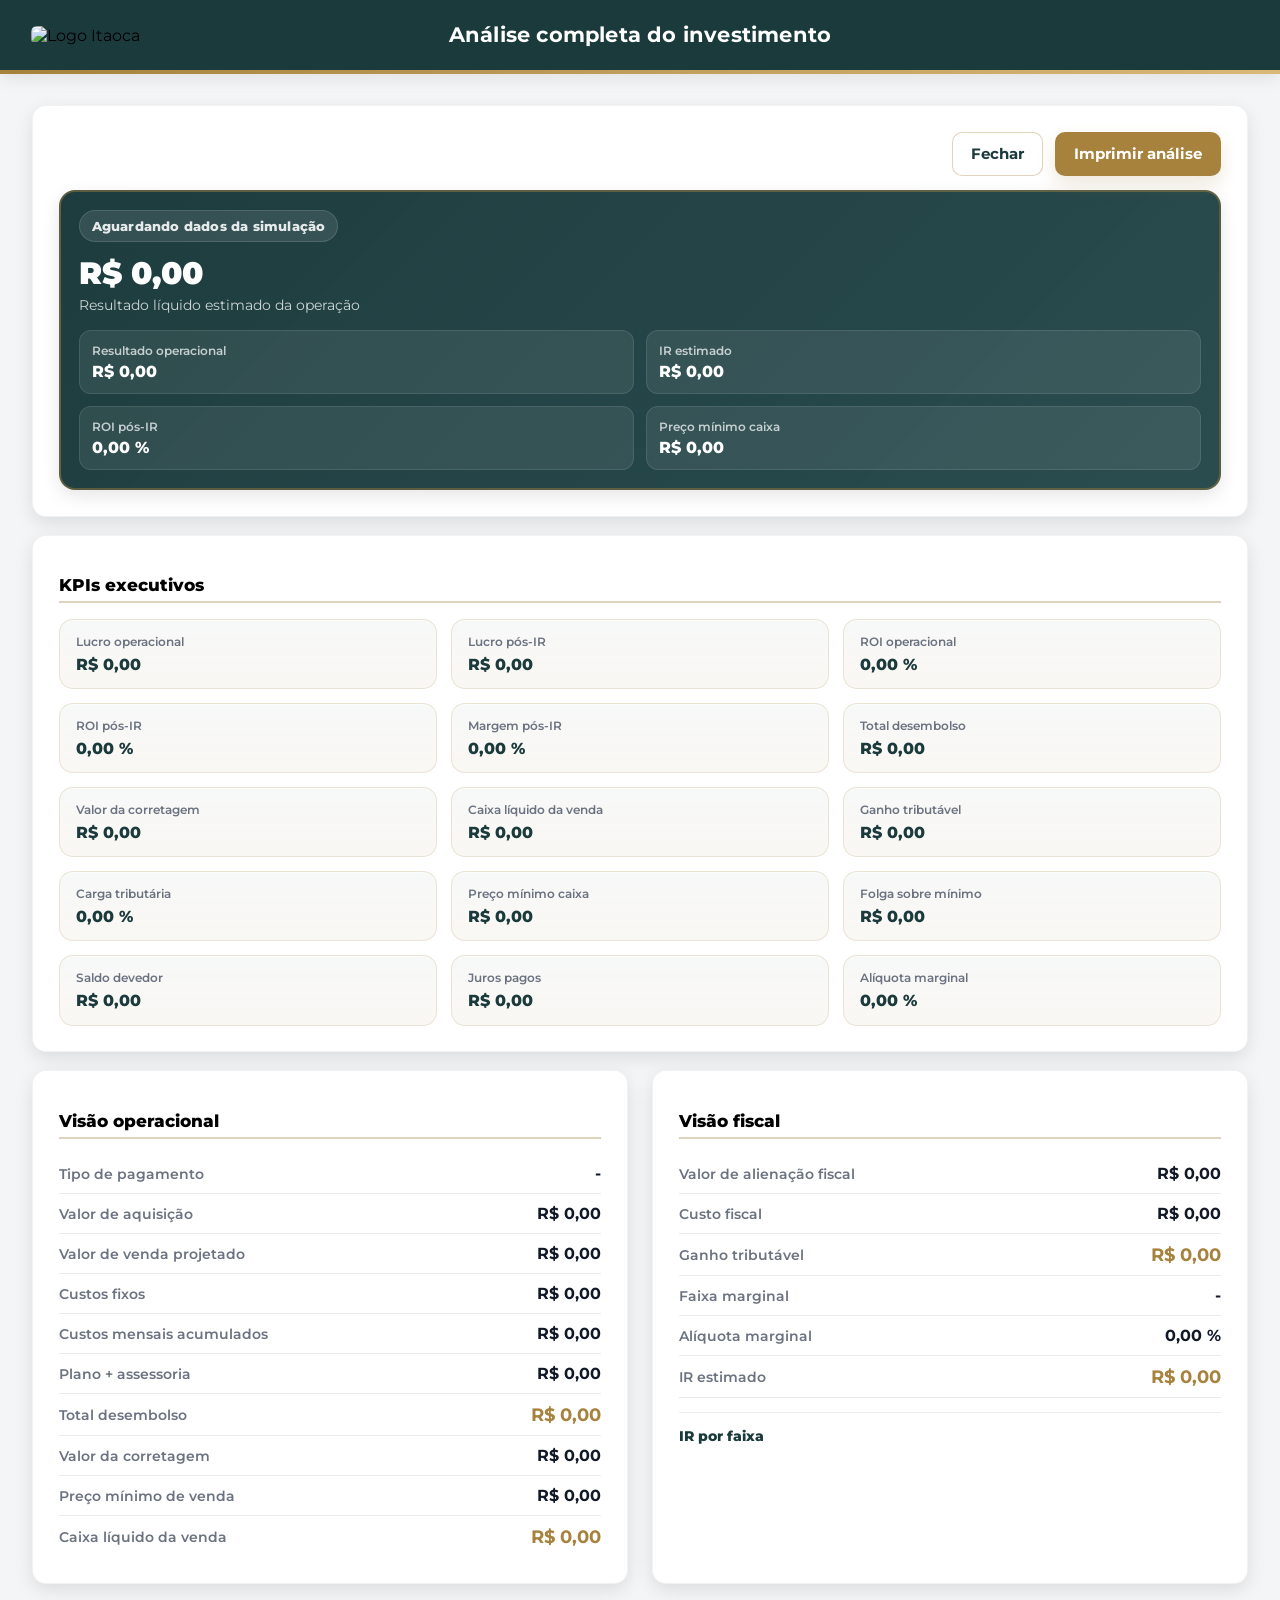
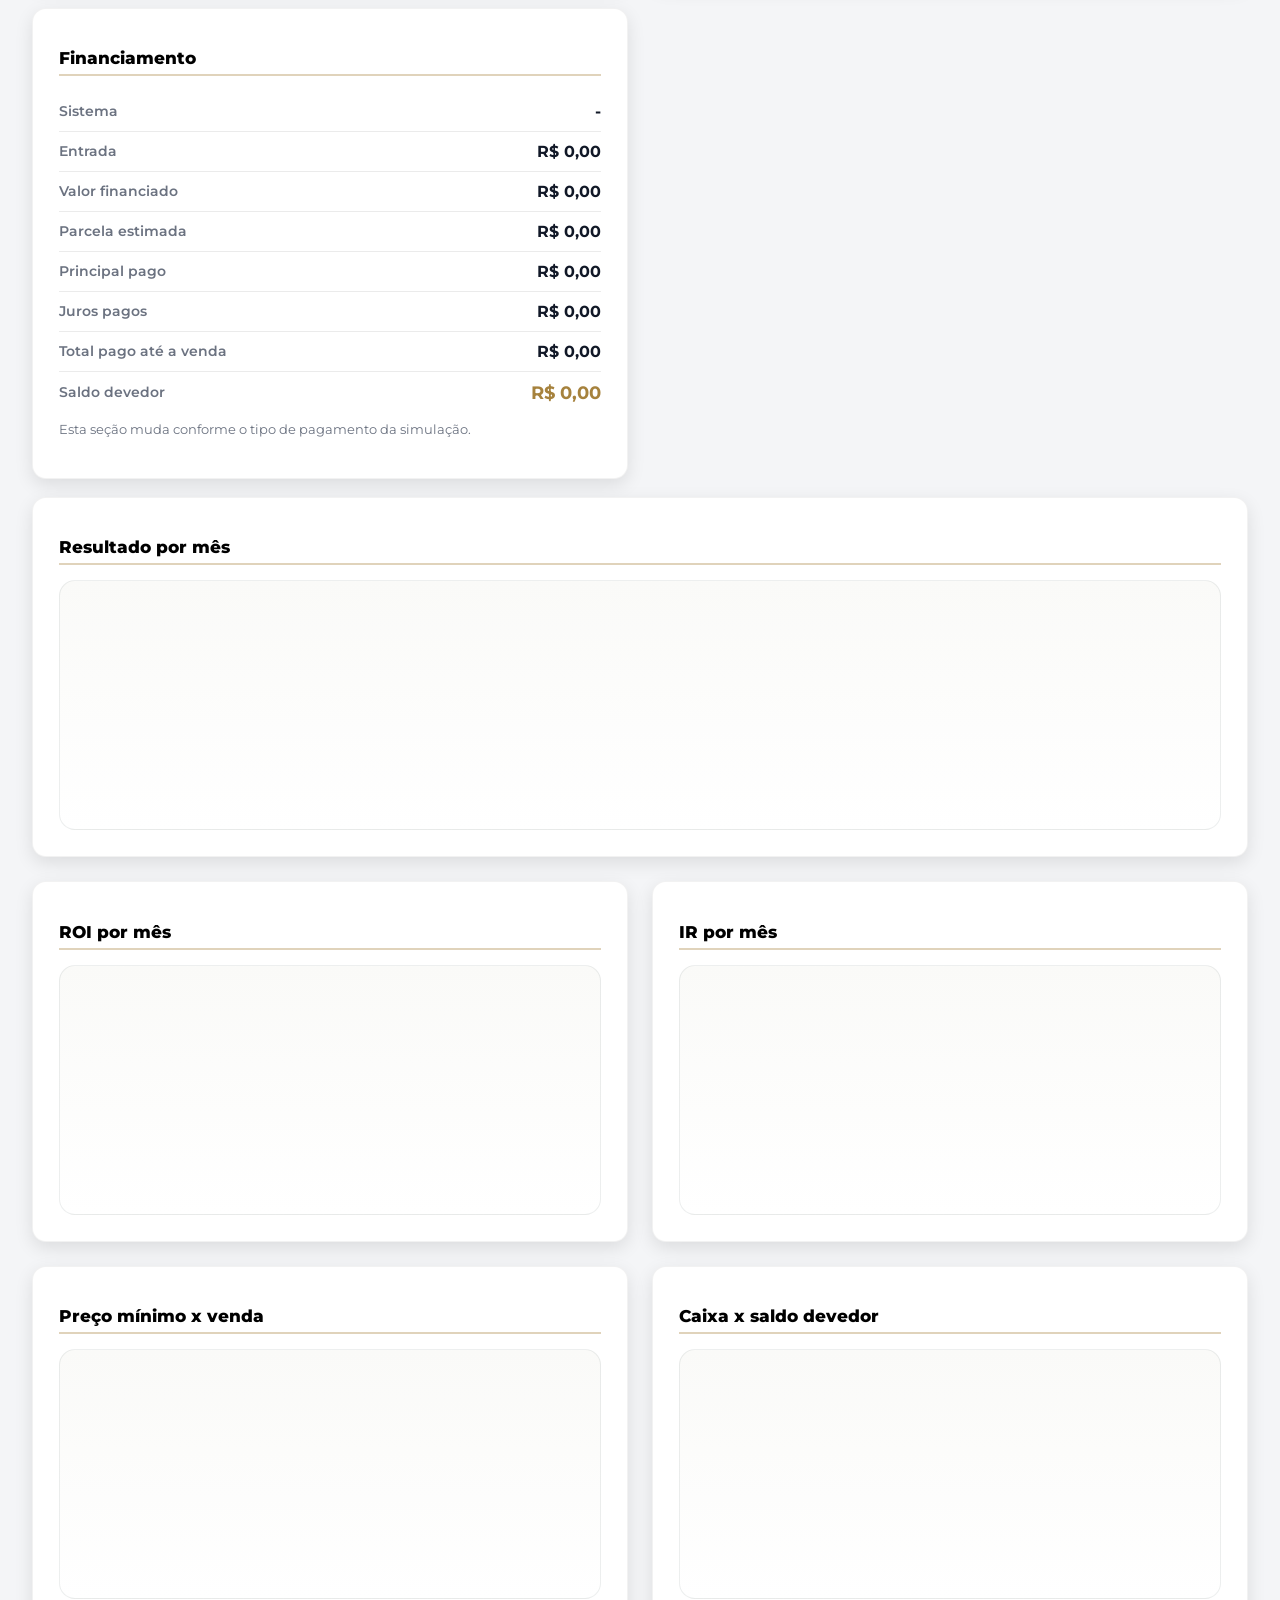
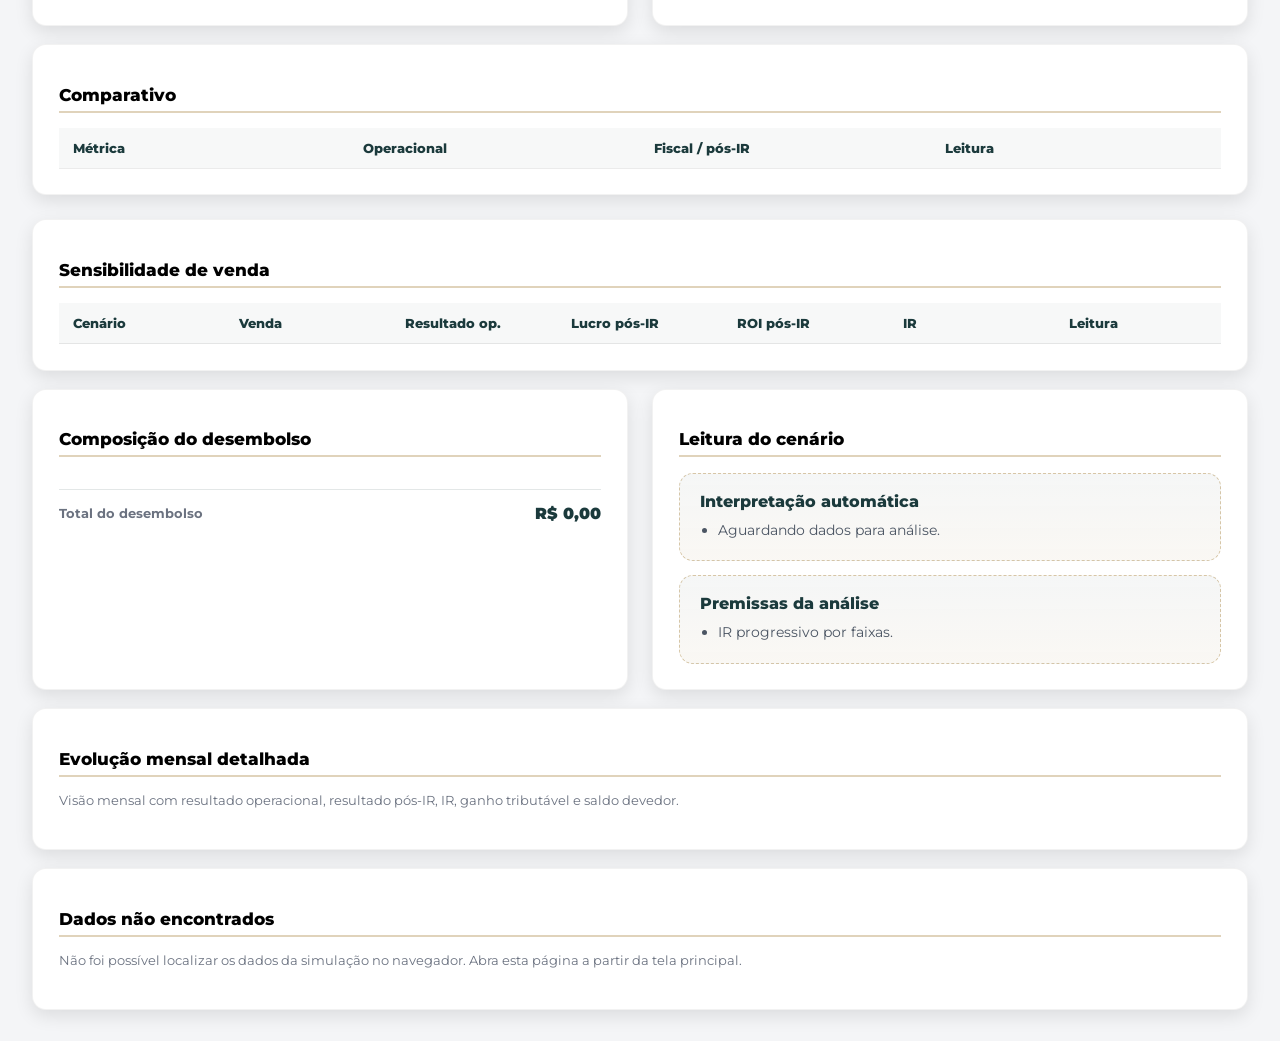
==== analise.html @ 84e1d891 "Add files via upload" ====
<!DOCTYPE html>
<html lang="pt-BR">
<head>
  <meta charset="utf-8" />
  <meta name="viewport" content="width=device-width,initial-scale=1" />
  <title>Itaoca – Análise completa</title>

  <link href="https://fonts.googleapis.com/css2?family=Montserrat:wght@300;400;600;700;800&display=swap" rel="stylesheet">
  <link rel="stylesheet" href="style.css" />
  <link rel="stylesheet" href="analise.css" />
</head>
<body>
  <header class="header-itaoca">
    <img
      src="https://yata-apix-26d89c64-255e-44a8-a7e2-98a7a639f851.s3-object.locaweb.com.br/b057cb744b064181a08c9d4ce88202bf.jpg"
      alt="Logo Itaoca"
      class="logo-itaoca"
    />
    <div class="header-text">
      <h1>Análise completa do investimento</h1>
    </div>
  </header>

  <div class="header-gold-line"></div>

  <main class="wrap analise-wrap">
    <section class="card">
      <div class="toolbar-analise">
        <button type="button" class="btn-secondary" onclick="window.close()">Fechar</button>
        <button type="button" class="btn-primary" onclick="window.print()">Imprimir análise</button>
      </div>

      <div class="hero-resultado hero-analise">
        <div class="hero-status is-neutral" id="analiseStatus">Aguardando dados da simulação</div>

        <div class="hero-valor" id="heroResultadoFinal">R$ 0,00</div>
        <div class="hero-subtitulo">Resultado líquido estimado da operação</div>

        <div class="hero-metrics hero-metrics-4">
          <div class="hero-metric">
            <span class="hero-metric-label">Resultado operacional</span>
            <strong class="hero-metric-value" id="heroResultadoOperacional">R$ 0,00</strong>
          </div>

          <div class="hero-metric">
            <span class="hero-metric-label">IR estimado</span>
            <strong class="hero-metric-value" id="heroIR">R$ 0,00</strong>
          </div>

          <div class="hero-metric">
            <span class="hero-metric-label">ROI pós-IR</span>
            <strong class="hero-metric-value" id="heroROILiquido">0,00 %</strong>
          </div>

          <div class="hero-metric">
            <span class="hero-metric-label">Preço mínimo caixa</span>
            <strong class="hero-metric-value" id="heroPrecoMinimo">R$ 0,00</strong>
          </div>
        </div>
      </div>
    </section>

    <section class="card">
      <h2 class="section-title">KPIs executivos</h2>

      <div class="kpi-grid kpi-grid-5">
        <div class="kpi-box">
          <span class="kpi-label">Lucro operacional</span>
          <strong class="kpi-value" id="kpiLucroOperacional">R$ 0,00</strong>
        </div>

        <div class="kpi-box">
          <span class="kpi-label">Lucro pós-IR</span>
          <strong class="kpi-value" id="kpiLucroPosIR">R$ 0,00</strong>
        </div>

        <div class="kpi-box">
          <span class="kpi-label">ROI operacional</span>
          <strong class="kpi-value" id="kpiROIOperacional">0,00 %</strong>
        </div>

        <div class="kpi-box">
          <span class="kpi-label">ROI pós-IR</span>
          <strong class="kpi-value" id="kpiROILiquido">0,00 %</strong>
        </div>

        <div class="kpi-box">
          <span class="kpi-label">Margem pós-IR</span>
          <strong class="kpi-value" id="kpiMargemLiquida">0,00 %</strong>
        </div>

        <div class="kpi-box">
          <span class="kpi-label">Total desembolso</span>
          <strong class="kpi-value" id="kpiDesembolso">R$ 0,00</strong>
        </div>

        <div class="kpi-box">
  <span class="kpi-label">Valor da corretagem</span>
  <strong class="kpi-value" id="kpiCorretagem">R$ 0,00</strong>
</div>

		
		
        <div class="kpi-box">
          <span class="kpi-label">Caixa líquido da venda</span>
          <strong class="kpi-value" id="kpiCaixaLiquido">R$ 0,00</strong>
        </div>

        <div class="kpi-box">
          <span class="kpi-label">Ganho tributável</span>
          <strong class="kpi-value" id="kpiGanhoTributavel">R$ 0,00</strong>
        </div>

        <div class="kpi-box">
          <span class="kpi-label">Carga tributária</span>
          <strong class="kpi-value" id="kpiCargaTributaria">0,00 %</strong>
        </div>

        <div class="kpi-box">
          <span class="kpi-label">Preço mínimo caixa</span>
          <strong class="kpi-value" id="kpiPrecoMinimo">R$ 0,00</strong>
        </div>

        <div class="kpi-box">
          <span class="kpi-label">Folga sobre mínimo</span>
          <strong class="kpi-value" id="kpiFolgaMinimo">R$ 0,00</strong>
        </div>

        <div class="kpi-box">
          <span class="kpi-label">Saldo devedor</span>
          <strong class="kpi-value" id="kpiSaldoDevedor">R$ 0,00</strong>
        </div>

        <div class="kpi-box">
          <span class="kpi-label">Juros pagos</span>
          <strong class="kpi-value" id="kpiJurosPagos">R$ 0,00</strong>
        </div>

        <div class="kpi-box">
          <span class="kpi-label">Alíquota marginal</span>
          <strong class="kpi-value" id="kpiAliquotaMarginal">0,00 %</strong>
        </div>
      </div>
    </section>

    <section class="grid-analise grid-analise-3">
      
	  <article class="card">
  <h2 class="section-title">Visão operacional</h2>

  <div class="stat"><span class="label">Tipo de pagamento</span><span class="value" id="operTipoPagamento">-</span></div>
  <div class="stat"><span class="label">Valor de aquisição</span><span class="value" id="operValorAquisicao">R$ 0,00</span></div>
  <div class="stat"><span class="label">Valor de venda projetado</span><span class="value" id="operValorVenda">R$ 0,00</span></div>
  <div class="stat"><span class="label">Custos fixos</span><span class="value" id="operCustosFixos">R$ 0,00</span></div>
  <div class="stat"><span class="label">Custos mensais acumulados</span><span class="value" id="operCustosMensais">R$ 0,00</span></div>
  <div class="stat"><span class="label">Plano + assessoria</span><span class="value" id="operPlanoAssessoria">R$ 0,00</span></div>
  <div class="stat"><span class="label">Total desembolso</span><span class="value money" id="operDesembolso">R$ 0,00</span></div>
  <div class="stat"><span class="label">Valor da corretagem</span><span class="value" id="operValorCorretagem">R$ 0,00</span></div>
  <div class="stat"><span class="label">Preço mínimo de venda</span><span class="value" id="operPrecoMinimo">R$ 0,00</span></div>
  <div class="stat"><span class="label">Caixa líquido da venda</span><span class="value money" id="operCaixaLiquido">R$ 0,00</span></div>
</article>

	  
	  
      <article class="card">
        <h2 class="section-title">Visão fiscal</h2>

        <div class="stat"><span class="label">Valor de alienação fiscal</span><span class="value" id="fiscalAlienacao">R$ 0,00</span></div>
        <div class="stat"><span class="label">Custo fiscal</span><span class="value" id="fiscalCusto">R$ 0,00</span></div>
        <div class="stat"><span class="label">Ganho tributável</span><span class="value money" id="fiscalGanho">R$ 0,00</span></div>
        <div class="stat"><span class="label">Faixa marginal</span><span class="value" id="fiscalFaixa">-</span></div>
        <div class="stat"><span class="label">Alíquota marginal</span><span class="value" id="fiscalAliquota">0,00 %</span></div>
        <div class="stat"><span class="label">IR estimado</span><span class="value money" id="fiscalIR">R$ 0,00</span></div>

        <hr class="divider" />

<h3 class="mini-title">IR por faixa</h3>
<div id="irFaixasList" class="ir-faixas-list"></div>

      </article>

      <article class="card">
        <h2 class="section-title">Financiamento</h2>

        <div class="stat"><span class="label">Sistema</span><span class="value" id="finSistema">-</span></div>
        <div class="stat"><span class="label">Entrada</span><span class="value" id="finEntrada">R$ 0,00</span></div>
        <div class="stat"><span class="label">Valor financiado</span><span class="value" id="finValorFinanciado">R$ 0,00</span></div>
        <div class="stat"><span class="label">Parcela estimada</span><span class="value" id="finParcela">R$ 0,00</span></div>
        <div class="stat"><span class="label">Principal pago</span><span class="value" id="finPrincipalPago">R$ 0,00</span></div>
        <div class="stat"><span class="label">Juros pagos</span><span class="value" id="finJurosPagos">R$ 0,00</span></div>
        <div class="stat"><span class="label">Total pago até a venda</span><span class="value" id="finTotalPago">R$ 0,00</span></div>
        <div class="stat"><span class="label">Saldo devedor</span><span class="value money" id="finSaldoDevedor">R$ 0,00</span></div>

        <p class="small-muted" id="finResumo">
          Esta seção muda conforme o tipo de pagamento da simulação.
        </p>
      </article>
    </section>

    <section class="chart-grid">
      <article class="card chart-card chart-span-2">
        <h2 class="section-title">Resultado por mês</h2>
        <div class="chart-box" id="chartResultados"></div>
      </article>

      <article class="card chart-card">
        <h2 class="section-title">ROI por mês</h2>
        <div class="chart-box" id="chartROI"></div>
      </article>

      <article class="card chart-card">
        <h2 class="section-title">IR por mês</h2>
        <div class="chart-box" id="chartIR"></div>
      </article>

      <article class="card chart-card">
        <h2 class="section-title">Preço mínimo x venda</h2>
        <div class="chart-box" id="chartPreco"></div>
      </article>

      <article class="card chart-card">
        <h2 class="section-title">Caixa x saldo devedor</h2>
        <div class="chart-box" id="chartCaixaSaldo"></div>
      </article>
    </section>

    <section class="tables-grid">
      <article class="card">
        <h2 class="section-title">Comparativo</h2>
        <div class="table-wrap">
          <table class="analise-table">
            <thead>
              <tr>
                <th>Métrica</th>
                <th>Operacional</th>
                <th>Fiscal / pós-IR</th>
                <th>Leitura</th>
              </tr>
            </thead>
            <tbody id="tbodyComparativo"></tbody>
          </table>
        </div>
      </article>

      <article class="card">
        <h2 class="section-title">Sensibilidade de venda</h2>
        <div class="table-wrap">
          <table class="analise-table">
            <thead>
              <tr>
                <th>Cenário</th>
                <th>Venda</th>
                <th>Resultado op.</th>
                <th>Lucro pós-IR</th>
                <th>ROI pós-IR</th>
                <th>IR</th>
                <th>Leitura</th>
              </tr>
            </thead>
            <tbody id="tbodySensibilidade"></tbody>
          </table>
        </div>
      </article>
    </section>

    <section class="grid-analise">
      <article class="card">
        <h2 class="section-title">Composição do desembolso</h2>
        <div id="listaComposicaoCustos" class="stack-bars"></div>
		<div class="composicao-total">
  <span>Total do desembolso</span>
  <strong id="composicaoTotalDesembolso">R$ 0,00</strong>
</div>

      </article>

      <article class="card">
        <h2 class="section-title">Leitura do cenário</h2>

        <div class="support-panel leitura-box">
          <h3 class="support-title">Interpretação automática</h3>
          <ul class="support-list" id="listaInsights">
            <li>Aguardando dados para análise.</li>
          </ul>
        </div>

        <div class="support-panel premissas-box">
          <h3 class="support-title">Premissas da análise</h3>
          <ul class="support-list" id="listaPremissas">
            <li>IR progressivo por faixas.</li>
          </ul>
        </div>
      </article>
    </section>

    <section class="card">
      <h2 class="section-title">Evolução mensal detalhada</h2>
      <p class="small-muted">
        Visão mensal com resultado operacional, resultado pós-IR, IR, ganho tributável e saldo devedor.
      </p>
      <div class="analise-meses-grid" id="gradeMeses"></div>
    </section>

    <section class="card" id="cardSemDados" style="display:none;">
      <h2 class="section-title">Dados não encontrados</h2>
      <p class="small-muted">
        Não foi possível localizar os dados da simulação no navegador. Abra esta página a partir da tela principal.
      </p>
    </section>
  </main>

  <script>
    const CHAVE_STORAGE = "itaocaAnaliseCompleta";
    const PRAZO_ANALISE_PADRAO = 12;

    const POLITICA_FISCAL = {
      incluirCorretagemNaAlienacao: true,
      incluirDocumentacaoNoCusto: true,
      incluirReformaNoCusto: true,
      incluirLeiloeiroNoCusto: true,
      incluirDividasNoCusto: false,
      incluirHonorariosNoCusto: false,
      incluirCustosMensaisNoCusto: false,
      incluirPlanoNoCusto: false,
      incluirAssessoriaNoCusto: false
    };

    function parseCurrency(raw){
      if(raw === undefined || raw === null) return 0;
      if(typeof raw === "number") return raw;

      raw = String(raw).trim();
      if(raw === "") return 0;

      raw = raw.replace(/\s/g, "").replace(/^R\$/i, "");

      if(raw.indexOf(",") > -1 && raw.indexOf(".") > -1){
        raw = raw.replace(/\./g, "").replace(",", ";");
      }

      raw = raw.replace(",", ".").replace(";", ".");
      const n = parseFloat(raw);
      return isNaN(n) ? 0 : n;
    }

    function fmtBRL(v){
      return Number(v || 0).toLocaleString("pt-BR", {
        style: "currency",
        currency: "BRL"
      });
    }

    function fmtPercent(v){
      return `${Number(v || 0).toFixed(2)} %`;
    }

    function fmtCompact(v){
      const n = Number(v || 0);
      const abs = Math.abs(n);

      if(abs >= 1000000) return `${(n / 1000000).toFixed(1)}M`;
      if(abs >= 1000) return `${(n / 1000).toFixed(0)}k`;
      return `${n.toFixed(0)}`;
    }

    function setText(id, value){
      const el = document.getElementById(id);
      if(el) el.textContent = value;
    }

    function obterPayload(){
      try {
        const bruto = sessionStorage.getItem(CHAVE_STORAGE);
        return bruto ? JSON.parse(bruto) : null;
      } catch(err){
        return null;
      }
    }

    function calcFinDetalhado(valorFin, taxaAnual, prazoTotal, mesesConsiderados, sistema){
      const i = (taxaAnual / 100) / 12;
      let jurosAcum = 0;
      let principalPago = 0;
      let parcela = 0;
      let saldo = valorFin;

      if(prazoTotal <= 0 || valorFin <= 0){
        return {
          jurosAcum: 0,
          principalPago: 0,
          parcela: 0,
          saldoDevedor: valorFin
        };
      }

      if(sistema === "PRICE"){
        if(i === 0){
          parcela = valorFin / prazoTotal;
        } else {
          parcela = valorFin * (i * Math.pow(1 + i, prazoTotal)) / (Math.pow(1 + i, prazoTotal) - 1);
        }

        const meses = Math.min(mesesConsiderados, prazoTotal);

        for(let m = 1; m <= meses; m++){
          const jurosMes = saldo * i;
          const amort = parcela - jurosMes;
          const amortReal = Math.max(0, amort);

          jurosAcum += jurosMes;
          principalPago += amortReal;
          saldo = Math.max(0, saldo - amortReal);
        }

        return {
          jurosAcum,
          principalPago,
          parcela,
          saldoDevedor: saldo
        };
      }

      const amort = valorFin / prazoTotal;
      let primeiraParcela = 0;
      const meses = Math.min(mesesConsiderados, prazoTotal);

      for(let m = 1; m <= meses; m++){
        const jurosMes = saldo * i;
        const parcelaMes = amort + jurosMes;

        if(m === 1) primeiraParcela = parcelaMes;

        jurosAcum += jurosMes;
        principalPago += amort;
        saldo = Math.max(0, saldo - amort);
      }

      return {
        jurosAcum,
        principalPago,
        parcela: primeiraParcela,
        saldoDevedor: saldo
      };
    }

    function mapearDados(payload){
      const resumo = payload?.resumo || {};

      const valorAquisicao = parseCurrency(payload?.valorAquisicao || resumo?.valorAquisicaoResumo);
      const valorVenda = parseCurrency(payload?.valorVenda || resumo?.valorVendaConsiderado);
      const tipoPagamento = (payload?.tipoPagamento || "avista").toLowerCase();

      const plano = parseCurrency(payload?.plano);
      const percAssessoria = parseFloat(payload?.percAssessoria || 0) || 0;
      const valorAssessoriaInformado = parseCurrency(payload?.valorAssessoria);
      const valorAssessoria = valorAssessoriaInformado > 0
        ? valorAssessoriaInformado
        : valorAquisicao * (percAssessoria / 100);

      const documentacaoPerc = parseFloat(payload?.documentacaoPerc || 0) || 0;
      const documentacaoInformada = parseCurrency(payload?.documentacao);
      const documentacao = documentacaoInformada > 0
        ? documentacaoInformada
        : valorAquisicao * (documentacaoPerc / 100);

      const leiloeiroPerc = parseFloat(payload?.leiloeiroPerc || 0) || 0;
      const leiloeiroInformado = parseCurrency(payload?.leiloeiro);
      const leiloeiro = leiloeiroInformado > 0
        ? leiloeiroInformado
        : valorAquisicao * (leiloeiroPerc / 100);

      const corretorPerc = parseFloat(payload?.corretorPerc || 0) || 0;
      const corretorInformado = parseCurrency(payload?.corretor || resumo?.custoCorretagem);
      const corretor = corretorInformado > 0
        ? corretorInformado
        : valorVenda * (corretorPerc / 100);

      const dividas = parseCurrency(payload?.dividas);
      const reforma = parseCurrency(payload?.reforma);
      const honorarios = parseCurrency(payload?.honorarios);
      const condMensal = parseCurrency(payload?.condMensal);
      const iptuMensal = parseCurrency(payload?.iptuMensal);

      const entradaPerc = parseFloat(payload?.entradaPerc || 0) || 0;
      const entradaValorInformado = parseCurrency(payload?.entradaValor);
      const entradaValor = entradaValorInformado > 0
        ? entradaValorInformado
        : valorAquisicao * (entradaPerc / 100);

      const jurosAnual = parseFloat(payload?.jurosAnual || 0) || 0;
      const prazoFinanciamento = Math.max(0, parseInt(payload?.prazoFinanciamento || 0, 10) || 0);
      const sistema = payload?.sistema || "SAC";

      return {
        valorAquisicao,
        valorVenda,
        tipoPagamento,
        plano,
        percAssessoria,
        valorAssessoria,
        documentacaoPerc,
        documentacao,
        leiloeiroPerc,
        leiloeiro,
        corretorPerc,
        corretor,
        dividas,
        reforma,
        honorarios,
        condMensal,
        iptuMensal,
        entradaPerc,
        entradaValor,
        jurosAnual,
        prazoFinanciamento,
        sistema,
        resumo
      };
    }

    function obterCorretagemAtual(dados, valorVendaAtual){
      if(dados.corretorPerc > 0){
        return valorVendaAtual * (dados.corretorPerc / 100);
      }
      return dados.corretor;
    }

    function calcularOperacional(dados, prazoConsideradoMeses = PRAZO_ANALISE_PADRAO, valorVendaAtual = null){
      const venda = valorVendaAtual !== null ? valorVendaAtual : dados.valorVenda;
      const corretorAtual = obterCorretagemAtual(dados, venda);

      let valorFinanciado = 0;
      let parcela = 0;
      let totalPagoFinanciamentoAteVenda = 0;
      let saldoDevedor = 0;
      let principalPago = 0;
      let jurosPagos = 0;

      if(dados.tipoPagamento === "financiado" && dados.valorAquisicao > 0 && dados.prazoFinanciamento > 0){
        valorFinanciado = Math.max(0, dados.valorAquisicao - dados.entradaValor);

        const fin = calcFinDetalhado(
          valorFinanciado,
          dados.jurosAnual,
          dados.prazoFinanciamento,
          prazoConsideradoMeses,
          dados.sistema
        );

        parcela = fin.parcela;
        jurosPagos = fin.jurosAcum;
        principalPago = fin.principalPago;
        totalPagoFinanciamentoAteVenda = fin.jurosAcum + fin.principalPago;
        saldoDevedor = fin.saldoDevedor;
      }

      const condTotal = dados.condMensal * prazoConsideradoMeses;
      const iptuTotal = dados.iptuMensal * prazoConsideradoMeses;
      const custosFixos = dados.documentacao + dados.dividas + dados.reforma + dados.honorarios + dados.leiloeiro;
      const custosTempo = condTotal + iptuTotal;
      const planoAssessoria = dados.plano + dados.valorAssessoria;

      let desembolso = 0;

      if(dados.tipoPagamento === "avista"){
        desembolso = dados.valorAquisicao + custosFixos + custosTempo + planoAssessoria;
      } else {
        desembolso = dados.entradaValor + totalPagoFinanciamentoAteVenda + custosFixos + custosTempo + planoAssessoria;
      }

      const valorVendaAposCorretagem = Math.max(0, venda - corretorAtual);
      const caixaLiquidoVenda = dados.tipoPagamento === "financiado"
        ? Math.max(0, valorVendaAposCorretagem - saldoDevedor)
        : valorVendaAposCorretagem;

      const lucroOperacional = caixaLiquidoVenda - desembolso;
      const rentabilidade = desembolso > 0 ? (lucroOperacional / desembolso) * 100 : 0;
      const margemSobreVenda = venda > 0 ? (lucroOperacional / venda) * 100 : 0;
      const divisor = 1 - (dados.corretorPerc / 100 || (venda > 0 ? corretorAtual / venda : 0));

      const precoMinimoVenda = divisor > 0
        ? (desembolso + (dados.tipoPagamento === "financiado" ? saldoDevedor : 0)) / divisor
        : 0;

      const folgaSobreMinimo = venda - precoMinimoVenda;

      return {
        prazoConsideradoMeses,
        venda,
        corretorAtual,
        valorFinanciado,
        parcela,
        jurosPagos,
        principalPago,
        totalPagoFinanciamentoAteVenda,
        saldoDevedor,
        condTotal,
        iptuTotal,
        custosFixos,
        custosTempo,
        planoAssessoria,
        desembolso,
        valorVendaAposCorretagem,
        caixaLiquidoVenda,
        lucroOperacional,
        rentabilidade,
        margemSobreVenda,
        precoMinimoVenda,
        folgaSobreMinimo
      };
    }

    function calcularIRProgressivoGanhoCapital(base){
      let restante = Math.max(0, base);
      let imposto = 0;

      const faixa1 = Math.min(restante, 5000000);
      imposto += faixa1 * 0.15;
      restante -= faixa1;

      const faixa2 = Math.min(restante, 5000000);
      imposto += faixa2 * 0.175;
      restante -= faixa2;

      const faixa3 = Math.min(restante, 20000000);
      imposto += faixa3 * 0.20;
      restante -= faixa3;

      if(restante > 0){
        imposto += restante * 0.225;
      }

      return imposto;
    }

    function detalharIRProgressivo(base){
      const ganho = Math.max(0, base);
      let restante = ganho;

      const parcela1 = Math.min(restante, 5000000);
      restante -= parcela1;

      const parcela2 = Math.min(restante, 5000000);
      restante -= parcela2;

      const parcela3 = Math.min(restante, 20000000);
      restante -= parcela3;

      const parcela4 = Math.max(0, restante);

      return {
        parcela1,
        imposto1: parcela1 * 0.15,
        parcela2,
        imposto2: parcela2 * 0.175,
        parcela3,
        imposto3: parcela3 * 0.20,
        parcela4,
        imposto4: parcela4 * 0.225
      };
    }

    function obterAliquotaMarginal(base){
      if(base <= 0) return 0;
      if(base <= 5000000) return 0.15;
      if(base <= 10000000) return 0.175;
      if(base <= 30000000) return 0.20;
      return 0.225;
    }

    function obterFaixaMarginal(base){
      if(base <= 0) return "Sem ganho tributável";
      if(base <= 5000000) return "Faixa I";
      if(base <= 10000000) return "Faixa II";
      if(base <= 30000000) return "Faixa III";
      return "Faixa IV";
    }

    function calcularFiscal(dados, operacional, valorVendaAtual = null){
      const venda = valorVendaAtual !== null ? valorVendaAtual : dados.valorVenda;
      const corretorAtual = obterCorretagemAtual(dados, venda);

      const valorAlienacaoFiscal = Math.max(
        0,
        venda - (POLITICA_FISCAL.incluirCorretagemNaAlienacao ? corretorAtual : 0)
      );

      let custoFiscal = 0;

      if(dados.tipoPagamento === "financiado"){
        custoFiscal += dados.entradaValor + operacional.totalPagoFinanciamentoAteVenda;
      } else {
        custoFiscal += dados.valorAquisicao;
      }

      if(POLITICA_FISCAL.incluirDocumentacaoNoCusto) custoFiscal += dados.documentacao;
      if(POLITICA_FISCAL.incluirReformaNoCusto) custoFiscal += dados.reforma;
      if(POLITICA_FISCAL.incluirLeiloeiroNoCusto) custoFiscal += dados.leiloeiro;
      if(POLITICA_FISCAL.incluirDividasNoCusto) custoFiscal += dados.dividas;
      if(POLITICA_FISCAL.incluirHonorariosNoCusto) custoFiscal += dados.honorarios;
      if(POLITICA_FISCAL.incluirCustosMensaisNoCusto) custoFiscal += operacional.custosTempo;
      if(POLITICA_FISCAL.incluirPlanoNoCusto) custoFiscal += dados.plano;
      if(POLITICA_FISCAL.incluirAssessoriaNoCusto) custoFiscal += dados.valorAssessoria;

      const ganhoBruto = valorAlienacaoFiscal - custoFiscal;
      const ganhoTributavel = Math.max(0, ganhoBruto);
      const irDevido = calcularIRProgressivoGanhoCapital(ganhoTributavel);
      const aliquotaMarginal = obterAliquotaMarginal(ganhoTributavel);
      const faixaMarginal = obterFaixaMarginal(ganhoTributavel);
      const detalhamentoIR = detalharIRProgressivo(ganhoTributavel);

      const lucroPosIR = operacional.lucroOperacional - irDevido;
      const roiPosIR = operacional.desembolso > 0 ? (lucroPosIR / operacional.desembolso) * 100 : 0;
      const margemPosIR = venda > 0 ? (lucroPosIR / venda) * 100 : 0;
      const cargaTributaria = venda > 0 ? (irDevido / venda) * 100 : 0;

      return {
        venda,
        valorAlienacaoFiscal,
        custoFiscal,
        ganhoBruto,
        ganhoTributavel,
        irDevido,
        aliquotaMarginal,
        faixaMarginal,
        detalhamentoIR,
        lucroPosIR,
        roiPosIR,
        margemPosIR,
        cargaTributaria
      };
    }

    function classificarCenario(operacional, fiscal){
      if(operacional.desembolso <= 0 || operacional.venda <= 0){
        return {
          texto: "Preencha os dados para analisar o cenário",
          classe: "is-neutral"
        };
      }

      if(fiscal.lucroPosIR < 0){
        return {
          texto: "Pós-IR negativo",
          classe: "is-bad"
        };
      }

      if(fiscal.roiPosIR < 15){
        return {
          texto: "Margem líquida sensível",
          classe: "is-warning"
        };
      }

      return {
        texto: "Operação atrativa",
        classe: "is-good"
      };
    }

    function gerarSerieMensal(dados){
      const serie = [];

      for(let mes = 1; mes <= PRAZO_ANALISE_PADRAO; mes++){
        const operacional = calcularOperacional(dados, mes);
        const fiscal = calcularFiscal(dados, operacional);

        serie.push({
          mes,
          operacional,
          fiscal
        });
      }

      return serie;
    }

    function gerarSensibilidadePreco(dados){
      const variacoes = [-10, -5, 0, 5, 10];
      return variacoes.map(perc => {
        const venda = dados.valorVenda * (1 + perc / 100);
        const operacional = calcularOperacional(dados, PRAZO_ANALISE_PADRAO, venda);
        const fiscal = calcularFiscal(dados, operacional, venda);
        const status = classificarCenario(operacional, fiscal);

        return {
          rotulo: perc > 0 ? `+${perc}%` : `${perc}%`,
          venda,
          operacional,
          fiscal,
          status
        };
      });
    }

    function preencherStatus(status){
      const el = document.getElementById("analiseStatus");
      if(!el) return;

      el.classList.remove("is-neutral", "is-bad", "is-warning", "is-good");
      el.classList.add(status.classe);
      el.textContent = status.texto;
    }

    function renderHero(dados, operacional, fiscal){
      const status = classificarCenario(operacional, fiscal);
      preencherStatus(status);

      setText("heroResultadoFinal", fmtBRL(fiscal.lucroPosIR));
      setText("heroResultadoOperacional", fmtBRL(operacional.lucroOperacional));
      setText("heroIR", fmtBRL(fiscal.irDevido));
      setText("heroROILiquido", fmtPercent(fiscal.roiPosIR));
      setText("heroPrecoMinimo", fmtBRL(operacional.precoMinimoVenda));
    }

    function renderKPIs(dados, operacional, fiscal){
  setText("kpiLucroOperacional", fmtBRL(operacional.lucroOperacional));
  setText("kpiLucroPosIR", fmtBRL(fiscal.lucroPosIR));
  setText("kpiROIOperacional", fmtPercent(operacional.rentabilidade));
  setText("kpiROILiquido", fmtPercent(fiscal.roiPosIR));
  setText("kpiMargemLiquida", fmtPercent(fiscal.margemPosIR));
  setText("kpiDesembolso", fmtBRL(operacional.desembolso));
  setText("kpiCorretagem", fmtBRL(operacional.corretorAtual));
  setText("kpiCaixaLiquido", fmtBRL(operacional.caixaLiquidoVenda));
  setText("kpiGanhoTributavel", fmtBRL(fiscal.ganhoTributavel));
  setText("kpiCargaTributaria", fmtPercent(fiscal.cargaTributaria));
  setText("kpiPrecoMinimo", fmtBRL(operacional.precoMinimoVenda));
  setText("kpiFolgaMinimo", fmtBRL(operacional.folgaSobreMinimo));
  setText("kpiSaldoDevedor", fmtBRL(operacional.saldoDevedor));
  setText("kpiJurosPagos", fmtBRL(operacional.jurosPagos));
  setText("kpiAliquotaMarginal", fmtPercent(fiscal.aliquotaMarginal * 100));
}

	
	function renderQuadros(dados, operacional, fiscal){
  setText("operTipoPagamento", dados.tipoPagamento === "financiado" ? "Financiado" : "À vista");
  setText("operValorAquisicao", fmtBRL(dados.valorAquisicao));
  setText("operValorVenda", fmtBRL(dados.valorVenda));
  setText("operCustosFixos", fmtBRL(operacional.custosFixos));
  setText("operCustosMensais", fmtBRL(operacional.custosTempo));
  setText("operPlanoAssessoria", fmtBRL(operacional.planoAssessoria));
  setText("operDesembolso", fmtBRL(operacional.desembolso));
  setText("operValorCorretagem", fmtBRL(operacional.corretorAtual));
  setText("operPrecoMinimo", fmtBRL(operacional.precoMinimoVenda));
  setText("operCaixaLiquido", fmtBRL(operacional.caixaLiquidoVenda));

  setText("fiscalAlienacao", fmtBRL(fiscal.valorAlienacaoFiscal));
  setText("fiscalCusto", fmtBRL(fiscal.custoFiscal));
  setText("fiscalGanho", fmtBRL(fiscal.ganhoTributavel));
  setText("fiscalFaixa", fiscal.faixaMarginal);
  setText("fiscalAliquota", fmtPercent(fiscal.aliquotaMarginal * 100));
  setText("fiscalIR", fmtBRL(fiscal.irDevido));

  renderIRFaixas(fiscal.detalhamentoIR);

  setText("finSistema", dados.tipoPagamento === "financiado" ? dados.sistema : "Não aplicável");
  setText("finEntrada", fmtBRL(dados.entradaValor));
  setText("finValorFinanciado", fmtBRL(operacional.valorFinanciado));
  setText("finParcela", fmtBRL(operacional.parcela));
  setText("finPrincipalPago", fmtBRL(operacional.principalPago));
  setText("finJurosPagos", fmtBRL(operacional.jurosPagos));
  setText("finTotalPago", fmtBRL(operacional.totalPagoFinanciamentoAteVenda));
  setText("finSaldoDevedor", fmtBRL(operacional.saldoDevedor));

  setText(
    "finResumo",
    dados.tipoPagamento === "financiado"
      ? "Na venda, o caixa líquido considera o saldo devedor remanescente; no custo fiscal, a base usa entrada + parcelas pagas até o mês analisado."
      : "No cenário à vista não há saldo devedor, amortização nem juros acumulados."
  );
}

    
	
	
    function renderComparativo(operacional, fiscal){
      const linhas = [
        {
          metrica: "Resultado",
          operacional: fmtBRL(operacional.lucroOperacional),
          fiscal: fmtBRL(fiscal.lucroPosIR),
          leitura: fiscal.lucroPosIR >= 0 ? "Resultado final após imposto" : "IR leva o cenário para negativo"
        },
        {
          metrica: "ROI",
          operacional: fmtPercent(operacional.rentabilidade),
          fiscal: fmtPercent(fiscal.roiPosIR),
          leitura: fiscal.roiPosIR >= 15 ? "Faixa atrativa" : "Atenção à margem líquida"
        },
        {
          metrica: "Margem sobre venda",
          operacional: fmtPercent(operacional.margemSobreVenda),
          fiscal: fmtPercent(fiscal.margemPosIR),
          leitura: "Mostra o quanto da venda fica no resultado"
        },
        {
          metrica: "Base de venda",
          operacional: fmtBRL(operacional.valorVendaAposCorretagem),
          fiscal: fmtBRL(fiscal.valorAlienacaoFiscal),
          leitura: "Operacional olha caixa; fiscal olha alienação"
        },
        {
          metrica: "Base de custo",
          operacional: fmtBRL(operacional.desembolso),
          fiscal: fmtBRL(fiscal.custoFiscal),
          leitura: "As bases são diferentes"
        },
        {
          metrica: "Tributação",
          operacional: "R$ 0,00",
          fiscal: fmtBRL(fiscal.irDevido),
          leitura: fiscal.irDevido > 0 ? "IR progressivo aplicado" : "Sem imposto nesta configuração"
        }
      ];

      const tbody = document.getElementById("tbodyComparativo");
      if(!tbody) return;

      tbody.innerHTML = linhas.map(item => `
        <tr>
          <td>${item.metrica}</td>
          <td>${item.operacional}</td>
          <td>${item.fiscal}</td>
          <td>${item.leitura}</td>
        </tr>
      `).join("");
    }

    function renderSensibilidade(sensibilidade){
      const tbody = document.getElementById("tbodySensibilidade");
      if(!tbody) return;

      tbody.innerHTML = sensibilidade.map(item => `
        <tr class="${item.rotulo === "0%" ? "row-highlight" : ""}">
          <td>${item.rotulo}</td>
          <td>${fmtBRL(item.venda)}</td>
          <td>${fmtBRL(item.operacional.lucroOperacional)}</td>
          <td>${fmtBRL(item.fiscal.lucroPosIR)}</td>
          <td>${fmtPercent(item.fiscal.roiPosIR)}</td>
          <td>${fmtBRL(item.fiscal.irDevido)}</td>
          <td>${item.status.texto}</td>
        </tr>
      `).join("");
    }

    function renderComposicaoCustos(dados, operacional){
  const itens = [
    { nome: dados.tipoPagamento === "financiado" ? "Entrada" : "Aquisição", valor: dados.tipoPagamento === "financiado" ? dados.entradaValor : dados.valorAquisicao, cor: "var(--verde-itaoca)" },
    { nome: "Parcelas pagas até a venda", valor: operacional.totalPagoFinanciamentoAteVenda, cor: "#264948" },
    { nome: "Documentação", valor: dados.documentacao, cor: "var(--dourado-itaoca)" },
    { nome: "Leiloeiro", valor: dados.leiloeiro, cor: "#8F6D33" },
    { nome: "Reforma", valor: dados.reforma, cor: "#B45309" },
    { nome: "Honorários", valor: dados.honorarios, cor: "#6B7280" },
    { nome: "Dívidas", valor: dados.dividas, cor: "#7C3AED" },
    { nome: "Custos mensais", valor: operacional.custosTempo, cor: "#0F766E" },
    { nome: "Plano + assessoria", valor: operacional.planoAssessoria, cor: "#166534" }
  ].filter(item => item.valor > 0).sort((a, b) => b.valor - a.valor);

  const total = itens.reduce((acc, item) => acc + item.valor, 0);
  const container = document.getElementById("listaComposicaoCustos");
  if(!container) return;

  if(!itens.length){
    container.innerHTML = `<p class="small-muted">Sem componentes suficientes para exibir a composição.</p>`;
    setText("composicaoTotalDesembolso", fmtBRL(operacional.desembolso));
    return;
  }

  container.innerHTML = itens.map(item => {
    const perc = total > 0 ? (item.valor / total) * 100 : 0;
    return `
      <div class="stack-row">
        <div class="stack-head">
          <span>${item.nome}</span>
          <strong>${fmtBRL(item.valor)} · ${perc.toFixed(1)}%</strong>
        </div>
        <div class="stack-track">
          <div class="stack-fill" style="width:${perc}%; background:${item.cor};"></div>
        </div>
      </div>
    `;
  }).join("");

  setText("composicaoTotalDesembolso", fmtBRL(operacional.desembolso));
}

	
	
	
    function renderInsights(dados, operacional, fiscal, sensibilidade){
      const itens = [];

      if(fiscal.lucroPosIR >= 0){
        itens.push(`O cenário fecha em ${fmtBRL(fiscal.lucroPosIR)} após IR.`);
      } else {
        itens.push(`Após o IR, o cenário fica negativo em ${fmtBRL(fiscal.lucroPosIR)}.`);
      }

      if(operacional.folgaSobreMinimo >= 0){
        itens.push(`A venda projetada está ${fmtBRL(operacional.folgaSobreMinimo)} acima do preço mínimo de caixa.`);
      } else {
        itens.push(`A venda projetada está ${fmtBRL(Math.abs(operacional.folgaSobreMinimo))} abaixo do preço mínimo de caixa.`);
      }

      if(dados.tipoPagamento === "financiado"){
        itens.push(`O saldo devedor estimado no mês final é ${fmtBRL(operacional.saldoDevedor)}, com ${fmtBRL(operacional.jurosPagos)} em juros pagos.`);
      } else {
        itens.push("No cenário à vista, o resultado depende mais da relação entre compra, custos e venda do que da estrutura financeira.");
      }

      if(fiscal.irDevido > 0){
        itens.push(`O IR estimado consome ${fmtBRL(fiscal.irDevido)} do resultado operacional.`);
      }

      const piorCenario = sensibilidade[0];
      const melhorCenario = sensibilidade[sensibilidade.length - 1];

      itens.push(`Na sensibilidade de preço, o cenário ${piorCenario.rotulo} entrega ${fmtBRL(piorCenario.fiscal.lucroPosIR)} pós-IR.`);
      itens.push(`No cenário ${melhorCenario.rotulo}, o pós-IR sobe para ${fmtBRL(melhorCenario.fiscal.lucroPosIR)}.`);

      const listaInsights = document.getElementById("listaInsights");
      if(listaInsights){
        listaInsights.innerHTML = itens.map(item => `<li>${item}</li>`).join("");
      }

      const listaPremissas = document.getElementById("listaPremissas");
      if(listaPremissas){
        listaPremissas.innerHTML = `
          <li>Prazo padrão de análise: 12 meses.</li>
          <li>Corretagem reduz a venda líquida e a alienação fiscal.</li>
          <li>Documentação, reforma e leiloeiro entram no custo fiscal.</li>
          <li>Honorários ficam fora do custo fiscal.</li>
          <li>No financiado, o custo fiscal considera entrada + parcelas pagas até a venda.</li>
          <li>Custos mensais entram no operacional, mas não na base fiscal desta versão.</li>
        `;
      }
    }


function renderIRFaixas(detalhamento){
  const container = document.getElementById("irFaixasList");
  if(!container) return;

  const faixas = [
    { aliquota: "15%", base: detalhamento.parcela1, imposto: detalhamento.imposto1 },
    { aliquota: "17,5%", base: detalhamento.parcela2, imposto: detalhamento.imposto2 },
    { aliquota: "20%", base: detalhamento.parcela3, imposto: detalhamento.imposto3 },
    { aliquota: "22,5%", base: detalhamento.parcela4, imposto: detalhamento.imposto4 }
  ].filter(item => item.base > 0 || item.imposto > 0);

  if(!faixas.length){
    container.innerHTML = `<p class="small-muted">Sem IR devido neste cenário.</p>`;
    return;
  }

  container.innerHTML = faixas.map(item => `
    <div class="stat">
      <span class="label">Base a ${item.aliquota}</span>
      <span class="value">${fmtBRL(item.base)}</span>
    </div>
    <div class="stat">
      <span class="label">IR da faixa ${item.aliquota}</span>
      <span class="value">${fmtBRL(item.imposto)}</span>
    </div>
  `).join("");
}


    function renderGradeMensal(serie){
      const grade = document.getElementById("gradeMeses");
      if(!grade) return;

      grade.innerHTML = serie.map(item => {
        const oper = item.operacional;
        const fiscal = item.fiscal;
        const status = classificarCenario(oper, fiscal);

        return `
          <div class="analise-mes-card ${status.classe}">
            <div class="analise-mes-topo">
              <div class="analise-mes-titulo">Mês ${item.mes}</div>
              <div class="analise-mes-tag">${fmtPercent(fiscal.roiPosIR)}</div>
            </div>

            <div class="analise-mes-valor">${fmtBRL(fiscal.lucroPosIR)}</div>
            <div class="analise-mes-subtitulo">Resultado pós-IR</div>

            <div class="linha-mini"><span>Resultado operacional</span><strong>${fmtBRL(oper.lucroOperacional)}</strong></div>
            <div class="linha-mini"><span>IR estimado</span><strong>${fmtBRL(fiscal.irDevido)}</strong></div>
            <div class="linha-mini"><span>Ganho tributável</span><strong>${fmtBRL(fiscal.ganhoTributavel)}</strong></div>
            <div class="linha-mini"><span>Saldo devedor</span><strong>${fmtBRL(oper.saldoDevedor)}</strong></div>
            <div class="linha-mini"><span>Preço mínimo caixa</span><strong>${fmtBRL(oper.precoMinimoVenda)}</strong></div>
          </div>
        `;
      }).join("");
    }

    function buildLegend(series){
      return `
        <div class="chart-legend">
          ${series.map(item => `
            <div class="chart-legend-item">
              <span class="chart-dot" style="background:${item.color};"></span>
              <span>${item.name}</span>
            </div>
          `).join("")}
        </div>
      `;
    }

    function buildSummaryChips(items){
      return `
        <div class="chart-summary">
          ${items.map(item => `
            <div class="chart-chip">
              <span>${item.label}</span>
              <strong>${item.value}</strong>
            </div>
          `).join("")}
        </div>
      `;
    }

    function renderMultiLineChart(containerId, labels, series, summaryItems = []){
      const container = document.getElementById(containerId);
      if(!container) return;

      const width = 760;
      const height = 240;
      const padTop = 18;
      const padRight = 24;
      const padBottom = 42;
      const padLeft = 62;
      const plotW = width - padLeft - padRight;
      const plotH = height - padTop - padBottom;

      const allValues = series.flatMap(s => s.values.map(v => Number(v || 0)));
      let min = Math.min(...allValues, 0);
      let max = Math.max(...allValues, 0);

      if(min === max){
        min -= 1;
        max += 1;
      }

      const ticks = 4;
      const xScale = idx => padLeft + (labels.length === 1 ? plotW / 2 : (idx * plotW) / (labels.length - 1));
      const yScale = value => padTop + ((max - value) / (max - min)) * plotH;

      const yTicks = [];
      for(let i = 0; i <= ticks; i++){
        yTicks.push(max - ((max - min) / ticks) * i);
      }

      const zeroLine = min < 0 && max > 0 ? yScale(0) : null;

      const svgSeries = series.map(serie => {
        const points = serie.values.map((v, i) => ({
          x: xScale(i),
          y: yScale(v),
          v
        }));

        const path = points.map((p, idx) => `${idx === 0 ? "M" : "L"} ${p.x.toFixed(2)} ${p.y.toFixed(2)}`).join(" ");
        const area = `${path} L ${points[points.length - 1].x.toFixed(2)} ${(padTop + plotH).toFixed(2)} L ${points[0].x.toFixed(2)} ${(padTop + plotH).toFixed(2)} Z`;
        const last = points[points.length - 1];

        return `
          <defs>
            <linearGradient id="${containerId}-${serie.key}-fill" x1="0" x2="0" y1="0" y2="1">
              <stop offset="0%" stop-color="${serie.color}" stop-opacity="0.18"></stop>
              <stop offset="100%" stop-color="${serie.color}" stop-opacity="0.02"></stop>
            </linearGradient>
          </defs>

          ${serie.fill ? `<path d="${area}" fill="url(#${containerId}-${serie.key}-fill)"></path>` : ""}
          <path d="${path}" fill="none" stroke="${serie.color}" stroke-width="3" stroke-linecap="round" stroke-linejoin="round"></path>

          ${points.map((p, idx) => `
            <g>
              <circle cx="${p.x}" cy="${p.y}" r="4" fill="${serie.color}">
                <title>${serie.name} • ${labels[idx]} • ${serie.format(p.v)}</title>
              </circle>
            </g>
          `).join("")}

          <text x="${Math.min(last.x + 8, width - 12)}" y="${Math.max(last.y - 8, 14)}" class="series-end-label" text-anchor="end">${serie.name}</text>
        `;
      }).join("");

      container.innerHTML = `
        ${buildLegend(series)}
        <svg viewBox="0 0 ${width} ${height}" class="chart-svg" preserveAspectRatio="xMidYMid meet">
          ${yTicks.map(v => `
            <g>
              <line x1="${padLeft}" x2="${width - padRight}" y1="${yScale(v)}" y2="${yScale(v)}" class="grid-line"></line>
              <text x="${padLeft - 10}" y="${yScale(v) + 4}" text-anchor="end" class="axis-label">${fmtCompact(v)}</text>
            </g>
          `).join("")}

          ${zeroLine !== null ? `
            <line x1="${padLeft}" x2="${width - padRight}" y1="${zeroLine}" y2="${zeroLine}" class="zero-line"></line>
          ` : ""}

          ${labels.map((lab, i) => `
            <text x="${xScale(i)}" y="${height - 12}" text-anchor="middle" class="axis-label">${lab}</text>
          `).join("")}

          ${svgSeries}
        </svg>
        ${summaryItems.length ? buildSummaryChips(summaryItems) : ""}
      `;
    }

    function renderBarChart(containerId, labels, values, color, summaryItems = []){
      const container = document.getElementById(containerId);
      if(!container) return;

      const width = 760;
      const height = 240;
      const padTop = 18;
      const padRight = 24;
      const padBottom = 42;
      const padLeft = 62;
      const plotW = width - padLeft - padRight;
      const plotH = height - padTop - padBottom;
      const cleanValues = values.map(v => Math.max(0, Number(v || 0)));
      const max = Math.max(...cleanValues, 1);
      const ticks = 4;

      const yTicks = [];
      for(let i = 0; i <= ticks; i++){
        yTicks.push(max - (max / ticks) * i);
      }

      const gap = 12;
      const barW = (plotW - gap * (labels.length - 1)) / labels.length;

      container.innerHTML = `
        ${buildLegend([{ name: "IR estimado", color }])}
        <svg viewBox="0 0 ${width} ${height}" class="chart-svg" preserveAspectRatio="xMidYMid meet">
          ${yTicks.map(v => {
            const y = padTop + ((max - v) / max) * plotH;
            return `
              <g>
                <line x1="${padLeft}" x2="${width - padRight}" y1="${y}" y2="${y}" class="grid-line"></line>
                <text x="${padLeft - 10}" y="${y + 4}" text-anchor="end" class="axis-label">${fmtCompact(v)}</text>
              </g>
            `;
          }).join("")}

          ${cleanValues.map((v, i) => {
            const h = (v / max) * plotH;
            const x = padLeft + i * (barW + gap);
            const y = padTop + (plotH - h);

            return `
              <g>
                <rect x="${x}" y="${y}" width="${barW}" height="${h}" rx="10" ry="10" fill="${color}">
                  <title>${labels[i]} • ${fmtBRL(v)}</title>
                </rect>
                <text x="${x + barW / 2}" y="${height - 12}" text-anchor="middle" class="axis-label">${labels[i]}</text>
              </g>
            `;
          }).join("")}
        </svg>
        ${summaryItems.length ? buildSummaryChips(summaryItems) : ""}
      `;
    }

    function renderCharts(serie, dados){
      const labels = serie.map(item => `M${item.mes}`);

      renderMultiLineChart(
        "chartResultados",
        labels,
        [
          {
            key: "oper",
            name: "Operacional",
            color: "#A6823D",
            values: serie.map(item => item.operacional.lucroOperacional),
            fill: true,
            format: fmtBRL
          },
          {
            key: "liquido",
            name: "Pós-IR",
            color: "#166534",
            values: serie.map(item => item.fiscal.lucroPosIR),
            fill: false,
            format: fmtBRL
          }
        ],
        [
          { label: "Mês 12 op.", value: fmtBRL(serie[11].operacional.lucroOperacional) },
          { label: "Mês 12 pós-IR", value: fmtBRL(serie[11].fiscal.lucroPosIR) },
          { label: "Diferença", value: fmtBRL(serie[11].operacional.lucroOperacional - serie[11].fiscal.lucroPosIR) }
        ]
      );

      renderMultiLineChart(
        "chartROI",
        labels,
        [
          {
            key: "roiop",
            name: "ROI op.",
            color: "#264948",
            values: serie.map(item => item.operacional.rentabilidade),
            fill: true,
            format: v => fmtPercent(v)
          },
          {
            key: "roiliq",
            name: "ROI pós-IR",
            color: "#7C3AED",
            values: serie.map(item => item.fiscal.roiPosIR),
            fill: false,
            format: v => fmtPercent(v)
          }
        ],
        [
          { label: "ROI op. M12", value: fmtPercent(serie[11].operacional.rentabilidade) },
          { label: "ROI pós-IR M12", value: fmtPercent(serie[11].fiscal.roiPosIR) }
        ]
      );

      renderBarChart(
        "chartIR",
        labels,
        serie.map(item => item.fiscal.irDevido),
        "#B45309",
        [
          { label: "IR M12", value: fmtBRL(serie[11].fiscal.irDevido) },
          { label: "Maior IR", value: fmtBRL(Math.max(...serie.map(item => item.fiscal.irDevido))) }
        ]
      );

      renderMultiLineChart(
        "chartPreco",
        labels,
        [
          {
            key: "minimo",
            name: "Preço mínimo",
            color: "#DC2626",
            values: serie.map(item => item.operacional.precoMinimoVenda),
            fill: true,
            format: fmtBRL
          },
          {
            key: "projetado",
            name: "Venda projetada",
            color: "#1B3A3C",
            values: serie.map(() => dados.valorVenda),
            fill: false,
            format: fmtBRL
          }
        ],
        [
          { label: "Venda projetada", value: fmtBRL(dados.valorVenda) },
          { label: "Mínimo M12", value: fmtBRL(serie[11].operacional.precoMinimoVenda) }
        ]
      );

      renderMultiLineChart(
        "chartCaixaSaldo",
        labels,
        [
          {
            key: "caixa",
            name: "Caixa líquido",
            color: "#0F766E",
            values: serie.map(item => item.operacional.caixaLiquidoVenda),
            fill: true,
            format: fmtBRL
          },
          {
            key: "saldo",
            name: "Saldo devedor",
            color: "#6B7280",
            values: serie.map(item => item.operacional.saldoDevedor),
            fill: false,
            format: fmtBRL
          }
        ],
        [
          { label: "Caixa M12", value: fmtBRL(serie[11].operacional.caixaLiquidoVenda) },
          { label: "Saldo M12", value: fmtBRL(serie[11].operacional.saldoDevedor) }
        ]
      );
    }

    function inicializarPagina(){
      const payload = obterPayload();

      if(!payload){
        const cardSemDados = document.getElementById("cardSemDados");
        if(cardSemDados) cardSemDados.style.display = "block";
        return;
      }

      const dados = mapearDados(payload);
      const operacional = calcularOperacional(dados, PRAZO_ANALISE_PADRAO);
      const fiscal = calcularFiscal(dados, operacional);
      const serie = gerarSerieMensal(dados);
      const sensibilidade = gerarSensibilidadePreco(dados);

      renderHero(dados, operacional, fiscal);
      renderKPIs(dados, operacional, fiscal);
      renderQuadros(dados, operacional, fiscal);
      renderComparativo(operacional, fiscal);
      renderSensibilidade(sensibilidade);
      renderComposicaoCustos(dados, operacional);
      renderInsights(dados, operacional, fiscal, sensibilidade);
      renderGradeMensal(serie);
      renderCharts(serie, dados);
    }

    document.addEventListener("DOMContentLoaded", inicializarPagina);
  </script>
</body>
</html>
---- style.css ----
:root {
  --verde-itaoca: #1B3A3C;
  --dourado-itaoca: #A6823D;
  --dourado-claro: #D9B878;
  --cinza-fundo: #F4F5F7;
  --cinza-texto: #6B7280;
  --branco: #FFFFFF;
  --vermelho-soft: #B91C1C;
  --laranja-soft: #B45309;
  --verde-soft: #166534;

  --radius: 14px;
  --shadow: 0 6px 18px rgba(0,0,0,0.10);

  --header-side-space: clamp(150px, 16vw, 260px);
  --right-col-width: clamp(360px, 32vw, 460px);

}

html,
body {
  margin: 0;
  padding: 0;
  background: var(--cinza-fundo);
  font-family: "Montserrat", sans-serif;
  overflow-x: hidden;
}

* {
  box-sizing: border-box;
}

.wrap {
  max-width: min(1600px, calc(100vw - 24px));
  margin: clamp(14px, 2.4vw, 32px) auto;
  padding: 0 clamp(8px, 1.8vw, 20px);
}

.header-itaoca {
  background: var(--verde-itaoca);
  padding: clamp(14px, 2vw, 22px) clamp(14px, 2.4vw, 32px);
  display: grid;
  grid-template-columns: var(--header-side-space) minmax(0, 1fr) var(--header-side-space);
  align-items: center;
  box-shadow: var(--shadow);
  column-gap: 12px;
}

.header-itaoca::after {
  content: "";
  width: var(--header-side-space);
  height: 1px;
  visibility: hidden;
}

.logo-itaoca {
  width: min(var(--header-side-space), 240px);
  max-height: 72px;
  height: auto;
  border-radius: 6px;
  object-fit: contain;
  justify-self: start;
  display: block;
}


.header-text {
  min-width: 0;
  text-align: center;
  justify-self: center;
  width: 100%;
}

.header-text h1 {
  margin: 0;
  color: var(--branco);
  font-size: clamp(0.95rem, 0.72rem + 0.75vw, 1.35rem);
  font-weight: 700;
  line-height: 1.25;
  letter-spacing: 0.2px;
  white-space: normal;
}

.header-gold-line {
  width: 100%;
  height: 4px;
  background: linear-gradient(90deg, var(--dourado-itaoca), var(--dourado-claro));
  margin-bottom: clamp(12px, 1.4vw, 18px);
}

.grid {
  display: grid;
  grid-template-columns: minmax(0, 1fr) var(--right-col-width);
  gap: clamp(16px, 2vw, 28px);
  align-items: stretch;
}

.card {
  background: var(--branco);
  border-radius: var(--radius);
  padding: clamp(16px, 2vw, 26px);
  box-shadow: var(--shadow);
  border: 1px solid rgba(0,0,0,0.05);
  min-width: 0;
  height: 100%;
}

.grid > .card:first-child {
  display: flex;
  flex-direction: column;
}

.grid > aside.card {
  width: 100%;
  justify-self: end;
}

.section-title {
  font-size: clamp(0.94rem, 0.86rem + 0.25vw, 1.05rem);
  font-weight: 800;
  margin-bottom: clamp(14px, 1.2vw, 18px);
  padding-bottom: 6px;
  border-bottom: 2px solid rgba(166,130,61,0.35);
}

.form-grid {
  display: grid;
  grid-template-columns: repeat(2, minmax(0, 1fr));
  gap: clamp(12px, 1.6vw, 20px);
  margin-bottom: 24px;
}

.field {
  display: flex;
  flex-direction: column;
  min-width: 0;
}

label {
  font-size: clamp(0.8rem, 0.76rem + 0.15vw, 0.85rem);
  font-weight: 600;
  color: var(--cinza-texto);
  margin-bottom: 6px;
}

input[type="text"],
input[type="number"],
select {
  width: 100%;
  padding: 10px 12px;
  border-radius: 10px;
  border: 1px solid rgba(0,0,0,0.12);
  font-size: clamp(0.9rem, 0.86rem + 0.15vw, 0.95rem);
  color: var(--verde-itaoca);
  background: var(--branco);
  transition: 0.2s;
  min-height: 44px;
  min-width: 0;
}

input:focus,
select:focus {
  border-color: var(--dourado-itaoca);
  box-shadow: 0 0 0 2px rgba(166,130,61,0.25);
  outline: none;
}

input:disabled {
  background: #f8f8f8;
  color: #556;
}

.field-inline {
  display: grid;
  grid-template-columns: minmax(90px, 110px) minmax(0, 1fr);
  gap: 10px;
  width: 100%;
}

.field-inline input {
  min-width: 0;
}

.actions-row {
  display: flex;
  justify-content: flex-end;
  margin-top: auto;
  padding-top: 18px;
}

.btn-secondary {
  border: 1px solid rgba(166,130,61,0.35);
  background: var(--branco);
  color: var(--verde-itaoca);
  padding: 12px 18px;
  border-radius: 10px;
  font-family: "Montserrat", sans-serif;
  font-size: 0.92rem;
  font-weight: 700;
  cursor: pointer;
  transition: 0.2s;
}

.btn-secondary:hover {
  background: rgba(166,130,61,0.08);
  border-color: var(--dourado-itaoca);
}

.hero-resultado {
  background: linear-gradient(135deg, rgba(27,58,60,0.99), rgba(38,73,76,0.98));
  color: var(--branco);
  border-radius: 16px;
  padding: clamp(14px, 1.8vw, 18px);
  margin-bottom: 18px;
  box-shadow: var(--shadow);
  border: 2px solid rgba(166,130,61,0.45);
}

@media print {
  .hero-resultado {
    background: linear-gradient(135deg, #1B3A3C, #264948);
    border: 2px solid #A6823D;
    box-shadow: 0 0 0 2px rgba(166,130,61,0.3);
    page-break-inside: avoid;
  }
}



.hero-status {
  display: inline-flex;
  align-items: center;
  padding: 7px 12px;
  border-radius: 999px;
  font-size: 0.82rem;
  font-weight: 800;
  letter-spacing: 0.2px;
  margin-bottom: 14px;
  max-width: 100%;
}

.hero-status.is-neutral {
  background: rgba(255,255,255,0.10);
  color: rgba(255,255,255,0.88);
  border: 1px solid rgba(255,255,255,0.12);
}

.hero-status.is-bad {
  background: rgba(220,38,38,0.18);
  color: #fecaca;
  border: 1px solid rgba(248,113,113,0.30);
}

.hero-status.is-warning {
  background: rgba(245,158,11,0.18);
  color: #fde68a;
  border: 1px solid rgba(251,191,36,0.30);
}

.hero-status.is-good {
  background: rgba(22,163,74,0.18);
  color: #bbf7d0;
  border: 1px solid rgba(74,222,128,0.30);
}

.hero-valor {
  font-size: clamp(1.35rem, 1rem + 1.2vw, 2rem);
  font-weight: 900;
  line-height: 1.1;
  margin-bottom: 6px;
  color: #fff;
  word-break: break-word;
}

.hero-subtitulo {
  font-size: clamp(0.8rem, 0.76rem + 0.15vw, 0.88rem);
  color: rgba(255,255,255,0.78);
  margin-bottom: 16px;
}

.hero-metrics {
  display: grid;
  grid-template-columns: repeat(2, minmax(0, 1fr));
  gap: clamp(10px, 1.2vw, 12px);
}

.hero-metric {
  background: rgba(255,255,255,0.08);
  border: 1px solid rgba(255,255,255,0.10);
  border-radius: 12px;
  padding: clamp(10px, 1.2vw, 12px);
  min-width: 0;
}

.hero-metric-label {
  display: block;
  font-size: clamp(0.74rem, 0.72rem + 0.1vw, 0.78rem);
  color: rgba(255,255,255,0.72);
  margin-bottom: 4px;
  font-weight: 600;
}

.hero-metric-value {
  display: block;
  font-size: clamp(0.92rem, 0.88rem + 0.2vw, 1rem);
  font-weight: 800;
  color: #fff;
  word-break: break-word;
}

.stat {
  display: grid;
  grid-template-columns: minmax(0, 1fr) auto;
  gap: 12px;
  align-items: center;
  padding: 12px 0;
  border-bottom: 1px solid rgba(0,0,0,0.08);
}

.stat:last-of-type {
  border-bottom: none;
}

.label {
  font-size: clamp(0.84rem, 0.82rem + 0.12vw, 0.9rem);
  color: var(--cinza-texto);
  font-weight: 600;
  min-width: 0;
}

.value,
.value.money {
  text-align: right;
}

.value {
  font-size: clamp(0.94rem, 0.9rem + 0.15vw, 1rem);
  font-weight: 700;
}

.value.money {
  font-size: clamp(1rem, 0.92rem + 0.35vw, 1.1rem);
  color: var(--dourado-itaoca);
}

.small-muted {
  font-size: clamp(0.75rem, 0.72rem + 0.12vw, 0.8rem);
  color: var(--cinza-texto);
  margin-top: 10px;
  line-height: 1.5;
}

.divider {
  border: none;
  border-top: 1px solid rgba(0,0,0,0.1);
  margin: 20px 0;
}

.meses-grid {
  display: grid;
  grid-template-columns: repeat(2, minmax(0, 1fr));
  gap: clamp(12px, 1.4vw, 16px);
}


.mes-card {
  background: var(--branco);
  border-radius: 14px;
  padding: clamp(14px, 1.5vw, 18px) clamp(14px, 1.8vw, 20px);
  border: 1px solid rgba(166,130,61,0.35);
  box-shadow: var(--shadow);
  position: relative;
  overflow: hidden;
  min-width: 0;
}

.mes-card::before {
  content: "";
  position: absolute;
  left: 0;
  top: 0;
  width: 6px;
  height: 100%;
  background: linear-gradient(180deg, var(--dourado-itaoca), var(--dourado-claro));
}

.mes-card.is-negative::before {
  background: linear-gradient(180deg, #dc2626, #f87171);
}

.mes-card.is-warning::before {
  background: linear-gradient(180deg, #f59e0b, #fbbf24);
}

.mes-card.is-positive::before {
  background: linear-gradient(180deg, #16a34a, #4ade80);
}

.mes-title {
  font-size: clamp(0.82rem, 0.78rem + 0.15vw, 0.9rem);
  font-weight: 700;
  margin-bottom: 6px;
  color: var(--verde-itaoca);
}

.mes-value {
  font-size: clamp(0.98rem, 0.9rem + 0.28vw, 1.14rem);
  font-weight: 900;
  margin-bottom: 4px;
  color: #111827;
  line-height: 1.15;
  white-space: nowrap;
  overflow: hidden;
  text-overflow: ellipsis;
}


.mes-perc {
  font-size: clamp(0.82rem, 0.78rem + 0.15vw, 0.9rem);
  font-weight: 700;
  color: var(--dourado-itaoca);
}

@media (max-width: 1120px) {
  :root {
    --right-col-width: clamp(300px, 32vw, 390px);
  }
}

@media (max-width: 980px) {
  .grid {
    grid-template-columns: 1fr;
  }

  .grid > aside.card {
    justify-self: stretch;
  }
}

@media (max-width: 760px) {
  .header-itaoca {
    grid-template-columns: 1fr;
    row-gap: 10px;
    justify-items: center;
    text-align: center;
  }

  .header-itaoca::after {
    display: none;
  }

.logo-itaoca {
  width: clamp(140px, 38vw, 190px);
  max-height: 64px;
  justify-self: center;
}


  .header-text {
    width: 100%;
    text-align: center;
  }

  .form-grid {
    grid-template-columns: 1fr;
  }

  .field-inline {
    grid-template-columns: 1fr;
  }

  .hero-metrics {
    grid-template-columns: 1fr;
  }

  .stat {
    grid-template-columns: 1fr;
  }

  .value,
  .value.money {
    text-align: left;
  }

  .actions-row {
    justify-content: stretch;
  }

  .btn-secondary {
    width: 100%;
  }

  .hero-status {
    width: 100%;
    justify-content: center;
    text-align: center;
  }
}

@media (max-width: 420px) {
  .wrap {
    max-width: calc(100vw - 12px);
    padding: 0 6px;
  }

  .card {
    padding: 14px;
    border-radius: 12px;
  }

  .meses-grid {
    grid-template-columns: 1fr;
  }
  
  .mes-value {
  white-space: normal;
}

}


.actions-row {
  gap: 12px;
  flex-wrap: wrap;
}

.btn-pdf {
  background: var(--dourado-itaoca);
  color: var(--branco);
  border-color: var(--dourado-itaoca);
}

.btn-pdf:hover {
  background: #8f6d33;
  border-color: #8f6d33;
}

@media print {
  .hero-resultado {
    background: #1B3A3C !important;
    color: #FFFFFF !important;
    border: 2px solid #A6823D !important;
    box-shadow: none !important;
    -webkit-print-color-adjust: exact;
    print-color-adjust: exact;
  }

  .hero-status,
  .hero-metric {
    background: rgba(255,255,255,0.12) !important;
    color: #FFFFFF !important;
    border-color: rgba(255,255,255,0.18) !important;
    -webkit-print-color-adjust: exact;
    print-color-adjust: exact;
  }

  .hero-subtitulo,
  .hero-metric-label {
    color: rgba(255,255,255,0.84) !important;
  }

  .hero-valor,
  .hero-metric-value {
    color: #FFFFFF !important;
  }

  .actions-row {
    display: none !important;
  }

  .card,
  .mes-card {
    box-shadow: none !important;
  }
}


@media print {
  .hero-resultado {
    background: #1B3A3C !important;
    color: #FFFFFF !important;
    border: 2px solid #A6823D !important;
    box-shadow: none !important;
    -webkit-print-color-adjust: exact;
    print-color-adjust: exact;
    page-break-inside: avoid;
    break-inside: avoid;
  }

  .hero-status,
  .hero-metric {
    background: rgba(255,255,255,0.12) !important;
    color: #FFFFFF !important;
    border-color: rgba(255,255,255,0.18) !important;
    -webkit-print-color-adjust: exact;
    print-color-adjust: exact;
  }

  .hero-valor,
  .hero-metric-value {
    color: #FFFFFF !important;
  }

  .hero-subtitulo,
  .hero-metric-label {
    color: rgba(255,255,255,0.84) !important;
  }

  .card,
  .mes-card {
    box-shadow: none !important;
  }
}


@media print {
  @page {
    size: A4 portrait;
    margin: 12mm;
  }

  body {
    background: #FFFFFF !important;
  }

  .wrap {
    max-width: 100% !important;
    margin: 0 !important;
    padding: 0 !important;
  }

  .grid {
    grid-template-columns: 1fr !important;
    gap: 14px !important;
  }

  .card,
  .hero-resultado,
  .mes-card,
  .stat {
    page-break-inside: avoid;
    break-inside: avoid;
  }

  .meses-grid {
    grid-template-columns: repeat(2, minmax(0, 1fr)) !important;
    gap: 10px !important;
  }
}


@media print {
  .actions-row,
  button,
  input,
  select {
    display: none !important;
  }
}

@media print {
  .grid {
    display: block !important;
  }

  .grid > section.card {
    display: none !important;
  }

  .grid > aside.card {
    width: 100% !important;
  }
}

@media print {
  @page {
    size: A4 portrait;
    margin: 8mm;
  }

  html,
  body {
    background: #FFFFFF !important;
    margin: 0 !important;
    padding: 0 !important;
  }

  .wrap {
    max-width: 100% !important;
    margin: 0 !important;
    padding: 0 !important;
  }

  .header-itaoca {
    padding: 8px 12px !important;
    margin-bottom: 6px !important;
  }

  .header-itaoca::after {
    display: none !important;
  }

.logo-itaoca {
  width: 200px !important;
  max-height: 150px !important;
}


  .header-text h1 {
    font-size: 18px !important;
    margin: 0 !important;
  }

  .header-gold-line {
    height: 2px !important;
    margin-bottom: 8px !important;
  }

  .grid {
    display: block !important;
    gap: 0 !important;
  }

  .grid > section.card {
    display: none !important;
  }

  .grid > aside.card {
    width: 100% !important;
    padding: 0 !important;
    margin: 0 !important;
    background: transparent !important;
    border: none !important;
    box-shadow: none !important;
  }

  .card {
    box-shadow: none !important;
    border: none !important;
    padding: 0 !important;
    margin: 0 !important;
    background: transparent !important;
  }

  .section-title {
    font-size: 13px !important;
    margin-bottom: 8px !important;
    padding-bottom: 3px !important;
    border-bottom: 1px solid #A6823D !important;
  }

  .hero-resultado {
    background: #1B3A3C !important;
    color: #FFFFFF !important;
    border: 1px solid #A6823D !important;
    padding: 10px 12px !important;
    margin-bottom: 10px !important;
    box-shadow: none !important;
    -webkit-print-color-adjust: exact;
    print-color-adjust: exact;
    page-break-inside: avoid;
    break-inside: avoid;
  }

  .hero-status {
    font-size: 11px !important;
    padding: 4px 8px !important;
    margin-bottom: 8px !important;
    background: rgba(255,255,255,0.12) !important;
    color: #FFFFFF !important;
    border: none !important;
    -webkit-print-color-adjust: exact;
    print-color-adjust: exact;
  }

  .hero-valor {
    font-size: 22px !important;
    margin-bottom: 3px !important;
    color: #FFFFFF !important;
  }

  .hero-subtitulo {
    font-size: 11px !important;
    color: rgba(255,255,255,0.84) !important;
    margin-bottom: 8px !important;
  }

  .hero-metrics {
    display: grid;
    grid-template-columns: repeat(2, 1fr) !important;
    gap: 8px !important;
    margin: 0 !important;
  }

  .hero-metric {
    background: rgba(255,255,255,0.08) !important;
    border: none !important;
    padding: 6px 8px !important;
    border-radius: 6px !important;
    -webkit-print-color-adjust: exact;
    print-color-adjust: exact;
  }

  .hero-metric-label {
    font-size: 10px !important;
    margin-bottom: 2px !important;
    color: rgba(255,255,255,0.78) !important;
  }

  .hero-metric-value {
    font-size: 12px !important;
    color: #FFFFFF !important;
  }

  .stat {
    display: grid;
    grid-template-columns: minmax(0, 1fr) auto !important;
    gap: 8px !important;
    padding: 6px 0 !important;
    border-bottom: 1px solid rgba(0,0,0,0.08) !important;
    margin: 0 !important;
  }

  .stat:last-of-type {
    border-bottom: none !important;
  }

  .label {
    font-size: 11px !important;
    color: #333 !important;
    font-weight: 600 !important;
  }

  .value {
    font-size: 11px !important;
    text-align: right !important;
    font-weight: 700 !important;
  }

  .value.money {
    color: #A6823D !important;
    font-weight: 700 !important;
  }

  .small-muted {
    font-size: 9px !important;
    margin-top: 6px !important;
    line-height: 1.4 !important;
    color: #666 !important;
  }

  .divider {
    border: none !important;
    border-top: 1px solid rgba(0,0,0,0.08) !important;
    margin: 8px 0 !important;
  }

  .meses-grid {
    display: grid;
    grid-template-columns: repeat(3, 1fr) !important;
    gap: 6px !important;
    margin: 0 !important;
  }

  .mes-card {
    background: #FFFFFF !important;
    border: 1px solid #A6823D !important;
    padding: 8px !important;
    border-radius: 6px !important;
    box-shadow: none !important;
    page-break-inside: avoid;
    break-inside: avoid;
  }

  .mes-card::before {
    width: 3px !important;
  }

  .mes-title {
    font-size: 10px !important;
    margin-bottom: 3px !important;
    font-weight: 700 !important;
    color: #1B3A3C !important;
  }

  .mes-value {
    font-size: 11px !important;
    margin-bottom: 2px !important;
    font-weight: 900 !important;
    color: #1B3A3C !important;
    white-space: normal !important;
    overflow: visible !important;
    text-overflow: clip !important;
  }

  .mes-perc {
    font-size: 9px !important;
    font-weight: 700 !important;
    color: #A6823D !important;
  }

  .actions-row,
  button,
  input,
  select,
  label {
    display: none !important;
  }
}

.card-form {
  display: grid;
  grid-template-rows: auto auto auto 1fr auto;
  gap: 16px;
}

.form-block {
  background: #fbfbfb;
  border: 1px solid rgba(0,0,0,0.05);
  border-radius: 12px;
  padding: 16px;
}

.form-block .section-title {
  margin-top: 0;
  margin-bottom: 14px;
}

.support-panel {
  background: linear-gradient(180deg, rgba(27,58,60,0.04), rgba(166,130,61,0.05));
  border: 1px dashed rgba(166,130,61,0.35);
  border-radius: 12px;
  padding: 16px 18px;
  align-self: stretch;
}

.support-title {
  margin: 0 0 10px 0;
  font-size: 0.95rem;
  font-weight: 800;
  color: #1B3A3C;
}

.support-list {
  margin: 0;
  padding-left: 18px;
  color: #4b5563;
  line-height: 1.6;
  font-size: 0.9rem;
}

.actions-row {
  display: flex;
  justify-content: flex-end;
  gap: 12px;
  margin-top: 0;
  padding-top: 0;
}

.btn-primary {
  border: 1px solid rgba(166,130,61,0.35);
  background: #A6823D;
  color: #FFFFFF;
  padding: 12px 18px;
  border-radius: 10px;
  font-family: "Montserrat", sans-serif;
  font-size: 0.92rem;
  font-weight: 700;
  cursor: pointer;
  transition: 0.2s;
}

.btn-primary:hover {
  filter: brightness(1.05);
}


/* Ajustes finos de acabamento */

.form-block {
  background: #fafaf8;
  border: 1px solid rgba(27,58,60,0.06);
  border-radius: 14px;
  padding: 18px;
  box-shadow: inset 0 1px 0 rgba(255,255,255,0.7);
}

.form-block .section-title {
  margin-top: 0;
  margin-bottom: 12px;
  padding-bottom: 5px;
  font-size: clamp(0.96rem, 0.88rem + 0.22vw, 1.04rem);
}

label {
  margin-bottom: 4px;
  color: #667085;
  letter-spacing: 0.1px;
}

input[type="text"],
input[type="number"],
select {
  border-color: rgba(27,58,60,0.12);
  box-shadow: none;
}

input[type="text"]:hover,
input[type="number"]:hover,
select:hover {
  border-color: rgba(166,130,61,0.45);
}

.card-form {
  gap: 18px;
}

.support-panel {
  border-radius: 14px;
  padding: 18px 20px;
  background: linear-gradient(180deg, rgba(27,58,60,0.045), rgba(166,130,61,0.06));
  border: 1px dashed rgba(166,130,61,0.42);
}

.support-title {
  margin-bottom: 8px;
  font-size: 0.98rem;
}

.support-list {
  font-size: 0.89rem;
  line-height: 1.65;
}

.actions-row {
  gap: 14px;
  align-items: center;
}

.actions-row .btn-secondary,
.actions-row .btn-primary {
  min-width: 180px;
  justify-content: center;
}

.btn-secondary {
  background: #ffffff;
}

.btn-secondary:hover {
  background: rgba(166,130,61,0.05);
  border-color: rgba(166,130,61,0.5);
}

.btn-primary {
  box-shadow: 0 8px 18px rgba(166,130,61,0.18);
}

.btn-primary:hover {
  transform: translateY(-1px);
  box-shadow: 0 10px 20px rgba(166,130,61,0.22);
}

.hero-resultado {
  margin-bottom: 14px;
}

.stat {
  padding: 10px 0;
  gap: 10px;
}

.label {
  color: #6B7280;
}

.value {
  color: #111827;
}

.value.money {
  color: #A6823D;
}

.small-muted {
  margin-top: 8px;
  line-height: 1.45;
}

.divider {
  margin: 14px 0;
  border-top: 1px solid rgba(27,58,60,0.08);
}

.meses-grid {
  gap: 14px;
}

.mes-card {
  padding: 13px 16px;
  border-radius: 13px;
}

.mes-title {
  margin-bottom: 5px;
}

.mes-value {
  line-height: 1.2;
}

@media (max-width: 760px) {
  .form-block {
    padding: 15px;
  }

  .support-panel {
    padding: 15px 16px;
  }

  .actions-row {
    gap: 10px;
  }

  .actions-row .btn-secondary,
  .actions-row .btn-primary {
    min-width: 0;
    width: 100%;
  }

  .mes-card {
    padding: 12px 14px;
  }

  .mes-value {
    white-space: normal;
    overflow: visible;
    text-overflow: clip;
  }
}
---- analise.css ----
.analise-wrap {
  display: grid;
  gap: 18px;
}

.toolbar-analise {
  display: flex;
  justify-content: flex-end;
  gap: 12px;
  flex-wrap: wrap;
  margin-bottom: 14px;
}

.hero-analise {
  margin-bottom: 0;
}

.hero-metrics-4 {
  grid-template-columns: repeat(4, minmax(0, 1fr));
}

.grid-analise {
  display: grid;
  grid-template-columns: repeat(2, minmax(0, 1fr));
  gap: clamp(16px, 2vw, 24px);
}

.grid-analise-3 {
  grid-template-columns: repeat(3, minmax(0, 1fr));
}

.kpi-grid {
  display: grid;
  gap: 14px;
}

.kpi-grid-5 {
  grid-template-columns: repeat(5, minmax(0, 1fr));
}

.kpi-box {
  background: linear-gradient(180deg, rgba(27,58,60,0.035), rgba(166,130,61,0.06));
  border: 1px solid rgba(166,130,61,0.18);
  border-radius: 14px;
  padding: 14px 16px;
  box-shadow: inset 0 1px 0 rgba(255,255,255,0.65);
  min-width: 0;
}

.kpi-label {
  display: block;
  font-size: 0.77rem;
  font-weight: 600;
  color: #6B7280;
  margin-bottom: 6px;
}

.kpi-value {
  display: block;
  font-size: 1rem;
  font-weight: 800;
  color: #1B3A3C;
  line-height: 1.2;
  word-break: break-word;
}

.mini-title {
  margin: 0 0 8px 0;
  font-size: 0.9rem;
  font-weight: 800;
  color: #1B3A3C;
}

.chart-grid {
  display: grid;
  grid-template-columns: repeat(2, minmax(0, 1fr));
  gap: clamp(16px, 2vw, 24px);
}

.chart-card {
  min-height: 370px;
}

.chart-span-2 {
  grid-column: span 2;
}

.chart-box {
  width: 100%;
  min-height: 290px;
  margin-top: 12px;
  border-radius: 16px;
  background: linear-gradient(180deg, rgba(250,250,248,1), rgba(255,255,255,1));
  border: 1px solid rgba(27,58,60,0.08);
  padding: 12px;
}

.chart-svg {
  width: 100%;
  height: 245px;
  display: block;
}

.chart-legend {
  display: flex;
  gap: 14px;
  flex-wrap: wrap;
  margin-bottom: 10px;
}

.chart-legend-item {
  display: inline-flex;
  align-items: center;
  gap: 8px;
  font-size: 0.8rem;
  color: #4B5563;
  font-weight: 600;
}

.chart-dot {
  width: 10px;
  height: 10px;
  border-radius: 999px;
  display: inline-block;
}

.chart-summary {
  display: grid;
  grid-template-columns: repeat(3, minmax(0, 1fr));
  gap: 10px;
  margin-top: 8px;
}

.chart-chip {
  background: rgba(27,58,60,0.04);
  border: 1px solid rgba(27,58,60,0.07);
  border-radius: 10px;
  padding: 8px 10px;
}

.chart-chip span {
  display: block;
  font-size: 0.72rem;
  color: #6B7280;
  margin-bottom: 3px;
}

.chart-chip strong {
  display: block;
  font-size: 0.82rem;
  color: #1F2937;
  font-weight: 800;
}

.grid-line {
  stroke: rgba(17,24,39,0.08);
  stroke-width: 1;
}

.zero-line {
  stroke: rgba(220,38,38,0.22);
  stroke-width: 1.5;
  stroke-dasharray: 6 4;
}

.axis-label {
  fill: #6B7280;
  font-size: 11px;
  font-family: Montserrat, sans-serif;
}

.series-end-label {
  fill: #374151;
  font-size: 10px;
  font-family: Montserrat, sans-serif;
  font-weight: 700;
}

.table-wrap {
  overflow-x: auto;
}

.analise-table {
  width: 100%;
  border-collapse: collapse;
  min-width: 760px;
}

.analise-table th,
.analise-table td {
  padding: 12px 14px;
  border-bottom: 1px solid rgba(0,0,0,0.08);
  text-align: left;
  vertical-align: middle;
}

.analise-table th {
  background: rgba(27,58,60,0.035);
  color: #1B3A3C;
  font-size: 0.82rem;
  font-weight: 800;
}

.analise-table td {
  font-size: 0.88rem;
  color: #374151;
}

.analise-table .row-highlight td {
  background: rgba(166,130,61,0.07);
}

.stack-bars {
  display: grid;
  gap: 12px;
}

.stack-row {
  display: grid;
  gap: 8px;
}

.stack-head {
  display: flex;
  align-items: center;
  justify-content: space-between;
  gap: 12px;
  flex-wrap: wrap;
  font-size: 0.85rem;
  color: #374151;
}

.stack-head strong {
  color: #1B3A3C;
  font-size: 0.82rem;
}

.stack-track {
  width: 100%;
  height: 12px;
  border-radius: 999px;
  background: rgba(17,24,39,0.08);
  overflow: hidden;
}

.stack-fill {
  height: 100%;
  border-radius: 999px;
}

.leitura-box,
.premissas-box {
  margin-top: 14px;
}

.leitura-box:first-of-type {
  margin-top: 0;
}

.analise-meses-grid {
  display: grid;
  grid-template-columns: repeat(3, minmax(0, 1fr));
  gap: 14px;
  margin-top: 8px;
}

.analise-mes-card {
  position: relative;
  overflow: hidden;
  background: #FFFFFF;
  border: 1px solid rgba(166,130,61,0.26);
  border-radius: 14px;
  padding: 15px 16px;
  box-shadow: 0 8px 18px rgba(0,0,0,0.06);
}

.analise-mes-card::before {
  content: "";
  position: absolute;
  left: 0;
  top: 0;
  width: 5px;
  height: 100%;
  background: linear-gradient(180deg, var(--dourado-itaoca), var(--dourado-claro));
}

.analise-mes-card.is-bad::before {
  background: linear-gradient(180deg, #dc2626, #f87171);
}

.analise-mes-card.is-warning::before {
  background: linear-gradient(180deg, #f59e0b, #fbbf24);
}

.analise-mes-card.is-good::before {
  background: linear-gradient(180deg, #16a34a, #4ade80);
}

.analise-mes-card.is-neutral::before {
  background: linear-gradient(180deg, var(--dourado-itaoca), var(--dourado-claro));
}

.analise-mes-topo {
  display: flex;
  align-items: center;
  justify-content: space-between;
  gap: 10px;
  margin-bottom: 10px;
}

.analise-mes-titulo {
  font-size: 0.9rem;
  font-weight: 800;
  color: #1B3A3C;
}

.analise-mes-tag {
  font-size: 0.72rem;
  font-weight: 700;
  color: #35595B;
  background: rgba(27,58,60,0.07);
  border: 1px solid rgba(27,58,60,0.10);
  padding: 4px 8px;
  border-radius: 999px;
  white-space: nowrap;
}

.analise-mes-valor {
  font-size: 1.12rem;
  font-weight: 900;
  color: #111827;
  line-height: 1.15;
  margin-bottom: 4px;
}

.analise-mes-subtitulo {
  font-size: 0.78rem;
  color: #6B7280;
  margin-bottom: 12px;
}

.linha-mini {
  display: grid;
  grid-template-columns: minmax(0, 1fr) auto;
  gap: 10px;
  align-items: center;
  padding: 7px 0;
  border-top: 1px solid rgba(0,0,0,0.06);
}

.linha-mini span {
  font-size: 0.78rem;
  color: #6B7280;
}

.linha-mini strong {
  font-size: 0.82rem;
  color: #1F2937;
  text-align: right;
}

@media (max-width: 1320px) {
  .kpi-grid-5 {
    grid-template-columns: repeat(3, minmax(0, 1fr));
  }

  .grid-analise-3 {
    grid-template-columns: repeat(2, minmax(0, 1fr));
  }

  .analise-meses-grid {
    grid-template-columns: repeat(2, minmax(0, 1fr));
  }

  .hero-metrics-4 {
    grid-template-columns: repeat(2, minmax(0, 1fr));
  }
}

@media (max-width: 980px) {
  .grid-analise,
  .grid-analise-3,
  .chart-grid,
  .analise-meses-grid,
  .kpi-grid-5,
  .chart-summary {
    grid-template-columns: 1fr;
  }

  .chart-span-2 {
    grid-column: span 1;
  }
}

@media (max-width: 760px) {
  .toolbar-analise {
    justify-content: stretch;
  }

  .toolbar-analise .btn-secondary,
  .toolbar-analise .btn-primary {
    width: 100%;
  }

  .stack-head,
  .analise-mes-topo {
    flex-direction: column;
    align-items: flex-start;
  }

  .chart-box {
    padding: 10px;
  }
}

@media print {
  .toolbar-analise {
    display: none !important;
  }

  .chart-box {
    min-height: 240px !important;
  }

  .chart-svg {
    height: 210px !important;
  }

  .analise-table th,
  .analise-table td {
    font-size: 10px !important;
    padding: 6px 8px !important;
  }

  .chart-grid {
    grid-template-columns: 1fr 1fr !important;
  }

  .analise-meses-grid {
    grid-template-columns: repeat(3, minmax(0, 1fr)) !important;
    gap: 8px !important;
  }
}

.tables-grid {
  display: grid;
  grid-template-columns: 1fr;
  gap: clamp(16px, 2vw, 24px);
}

.ir-faixas-list {
  display: grid;
  gap: 0;
}

.composicao-total {
  margin-top: 16px;
  padding-top: 14px;
  border-top: 1px solid rgba(27,58,60,0.12);
  display: flex;
  align-items: center;
  justify-content: space-between;
  gap: 12px;
  flex-wrap: wrap;
}

.composicao-total span {
  font-size: 0.84rem;
  color: #6B7280;
  font-weight: 700;
}

.composicao-total strong {
  font-size: 1rem;
  color: #1B3A3C;
  font-weight: 900;
}

.chart-card {
  min-height: auto;
}

.chart-box {
  width: 100%;
  min-height: 250px;
  margin-top: 12px;
  border-radius: 16px;
  background: linear-gradient(180deg, rgba(250,250,248,1), rgba(255,255,255,1));
  border: 1px solid rgba(27,58,60,0.08);
  padding: 12px;
  overflow: hidden;
}

.chart-svg {
  width: 100%;
  height: auto;
  aspect-ratio: 760 / 240;
  display: block;
}

.table-wrap {
  overflow: visible;
}

.analise-table {
  width: 100%;
  border-collapse: collapse;
  table-layout: fixed;
}

.analise-table th,
.analise-table td {
  padding: 12px 14px;
  border-bottom: 1px solid rgba(0,0,0,0.08);
  text-align: left;
  vertical-align: middle;
  white-space: normal;
  word-break: break-word;
}

.analise-table th {
  background: rgba(27,58,60,0.035);
  color: #1B3A3C;
  font-size: 0.82rem;
  font-weight: 800;
}

.analise-table td {
  font-size: 0.88rem;
  color: #374151;
}

.analise-table .row-highlight td {
  background: rgba(166,130,61,0.07);
}

@media (max-width: 1180px) {
  .analise-table {
    table-layout: auto;
  }
}

@media (max-width: 980px) {
  .tables-grid,
  .grid-analise,
  .grid-analise-3,
  .chart-grid,
  .analise-meses-grid,
  .kpi-grid-5,
  .chart-summary {
    grid-template-columns: 1fr;
  }

  .chart-span-2 {
    grid-column: span 1;
  }

  .analise-table {
    table-layout: auto;
  }
}

@media print {
  @page {
    size: A4 portrait;
    margin: 10mm;
  }

  html,
  body,
  main,
  .wrap,
  .analise-wrap {
    width: auto !important;
    overflow: visible !important;
  }

  * {
    box-shadow: none !important;
  }

  .toolbar-analise {
    display: none !important;
  }

  .grid-analise,
  .grid-analise-3,
  .chart-grid,
  .tables-grid {
    grid-template-columns: 1fr !important;
    gap: 10px !important;
  }

  .kpi-grid-5 {
    grid-template-columns: repeat(3, minmax(0, 1fr)) !important;
    gap: 8px !important;
  }

  .analise-meses-grid {
    grid-template-columns: repeat(2, minmax(0, 1fr)) !important;
    gap: 8px !important;
  }

  .card,
  .chart-card,
  .analise-mes-card,
  .table-wrap,
  table,
  tr {
    break-inside: avoid !important;
    page-break-inside: avoid !important;
    overflow: visible !important;
  }

  .table-wrap {
    overflow: visible !important;
  }

  .analise-table {
    table-layout: auto !important;
    width: 100% !important;
    min-width: 0 !important;
  }

  .analise-table th,
  .analise-table td {
    font-size: 10px !important;
    padding: 6px 7px !important;
    word-break: break-word !important;
    white-space: normal !important;
  }

  .chart-box {
    min-height: auto !important;
    padding: 8px !important;
    overflow: hidden !important;
  }

  .chart-svg {
    width: 100% !important;
    height: auto !important;
    aspect-ratio: 760 / 220 !important;
  }

  .header-itaoca,
  .header-gold-line {
    break-after: avoid-page;
  }

  .section-title,
  .mini-title,
  .support-title {
    break-after: avoid-page;
  }
}
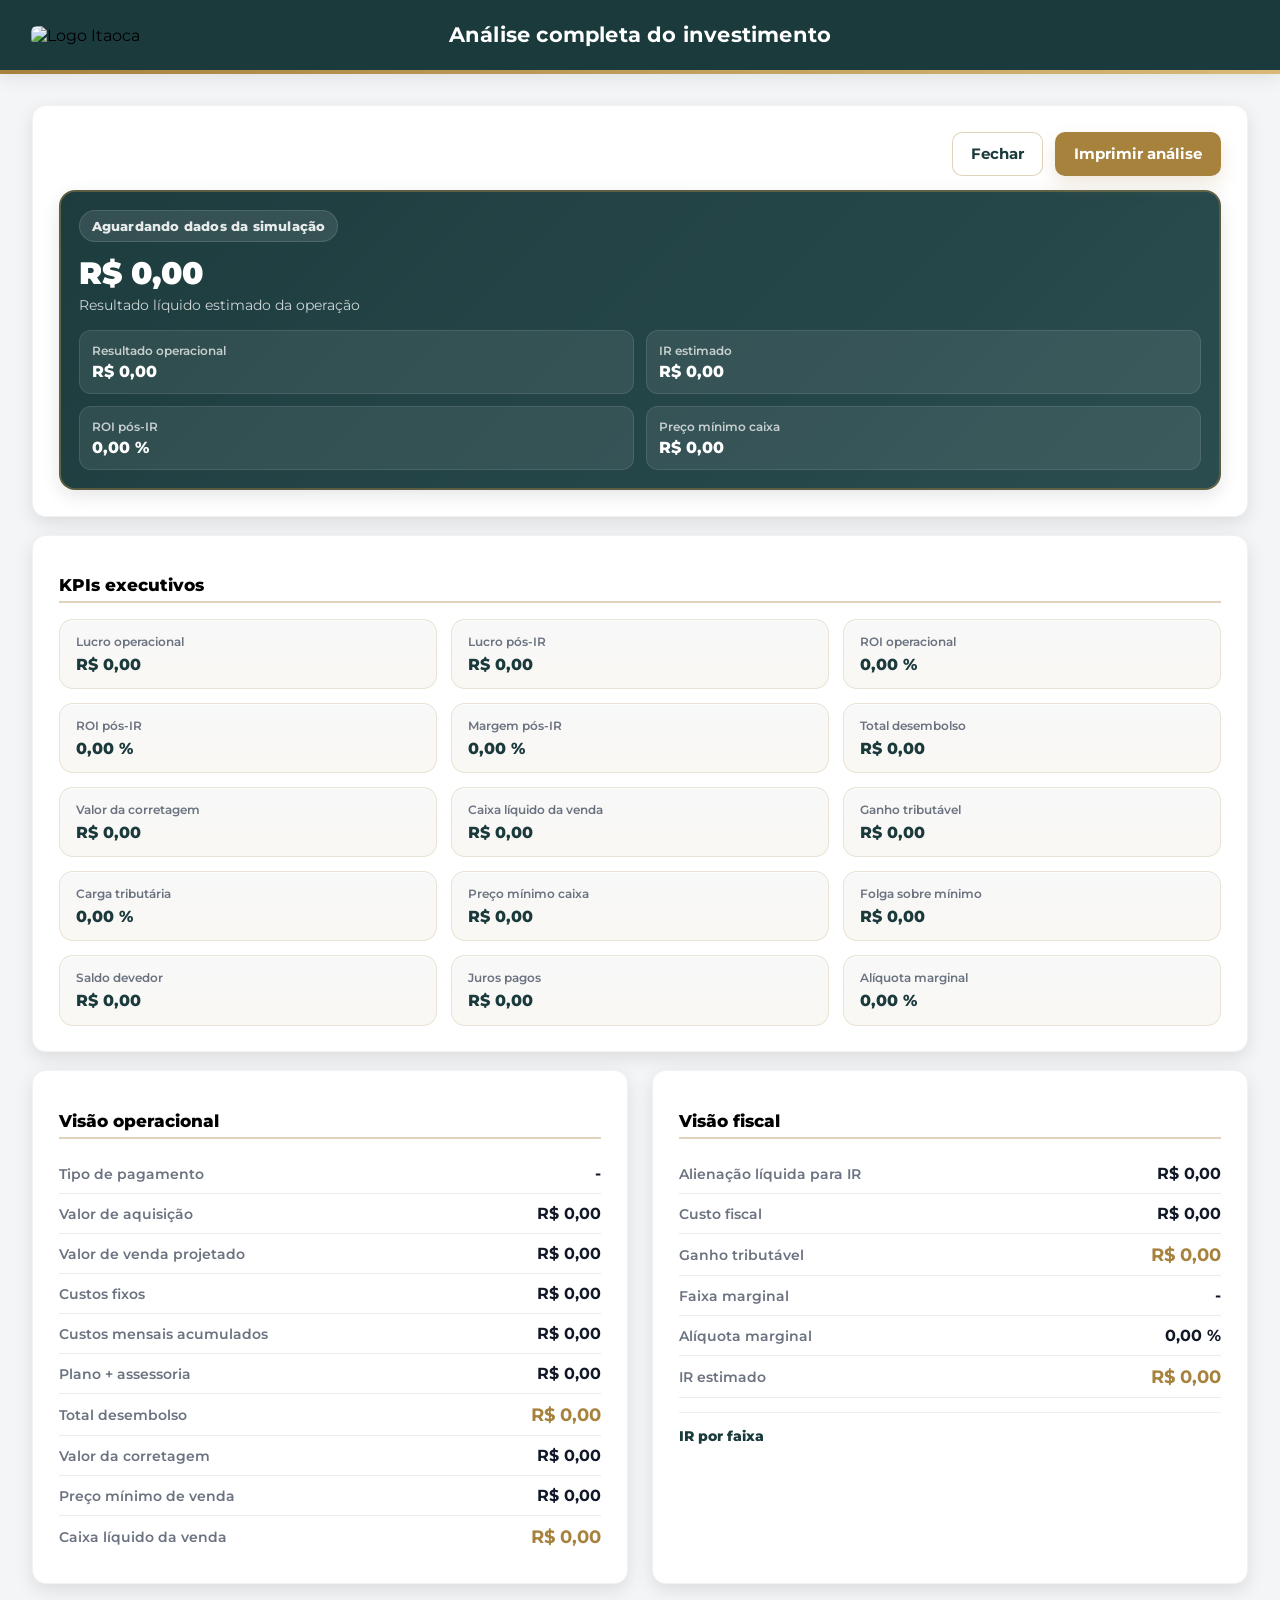
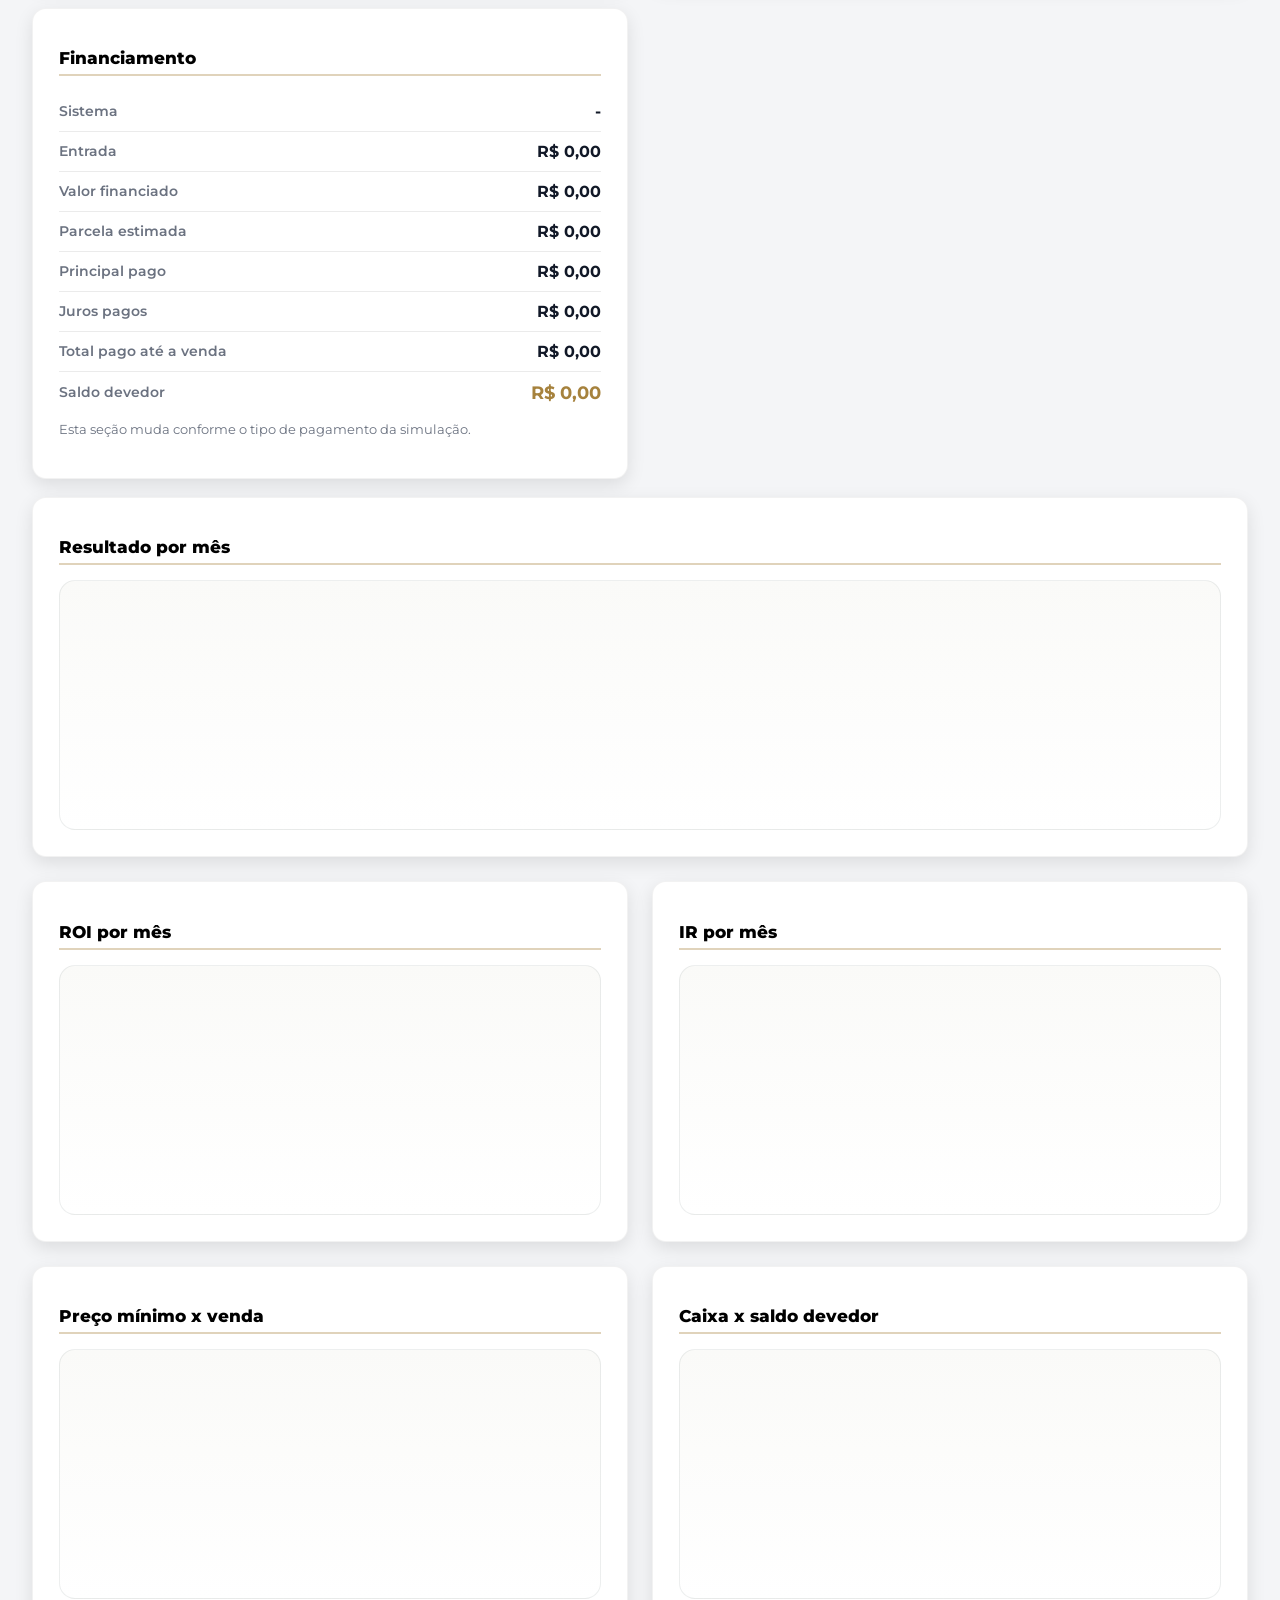
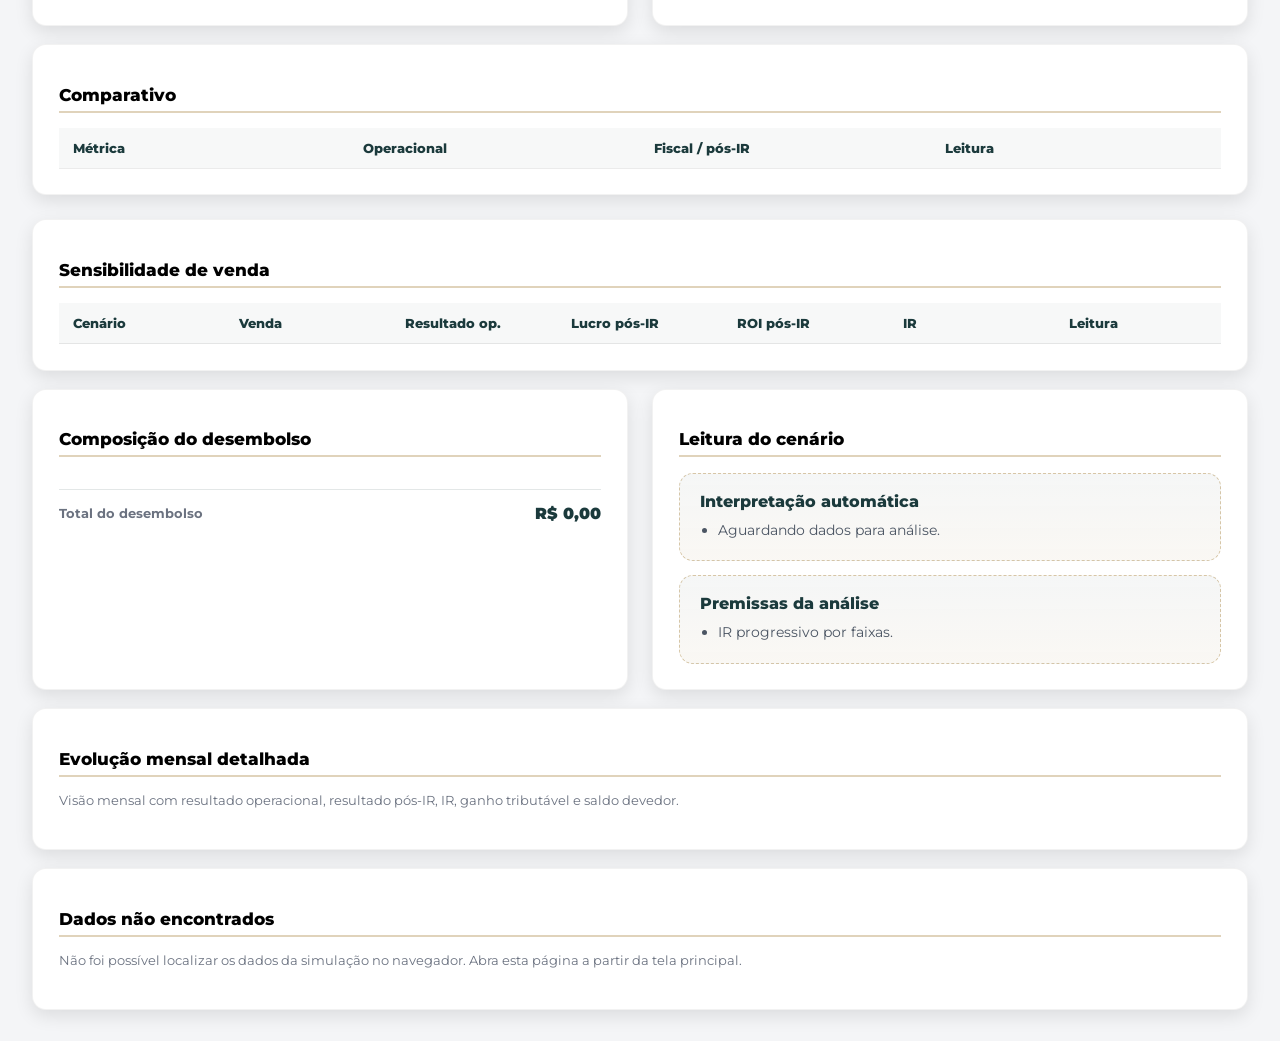
==== commit 11828070: "Update print statement from 'Hello' to 'Goodbye'" ====
--- a/analise.html
+++ b/analise.html
@@ -165,7 +165,7 @@
       <article class="card">
         <h2 class="section-title">Visão fiscal</h2>
 
-        <div class="stat"><span class="label">Valor de alienação fiscal</span><span class="value" id="fiscalAlienacao">R$ 0,00</span></div>
+        <div class="stat"><span class="label">Alienação líquida para IR</span><span class="value" id="fiscalAlienacao">R$ 0,00</span></div>
         <div class="stat"><span class="label">Custo fiscal</span><span class="value" id="fiscalCusto">R$ 0,00</span></div>
         <div class="stat"><span class="label">Ganho tributável</span><span class="value money" id="fiscalGanho">R$ 0,00</span></div>
         <div class="stat"><span class="label">Faixa marginal</span><span class="value" id="fiscalFaixa">-</span></div>
@@ -680,18 +680,23 @@
       const venda = valorVendaAtual !== null ? valorVendaAtual : dados.valorVenda;
       const corretorAtual = obterCorretagemAtual(dados, venda);
 
-      const valorAlienacaoFiscal = Math.max(
-        0,
-        venda - (POLITICA_FISCAL.incluirCorretagemNaAlienacao ? corretorAtual : 0)
-      );
-
-      let custoFiscal = 0;
-
-      if(dados.tipoPagamento === "financiado"){
-        custoFiscal += dados.entradaValor + operacional.totalPagoFinanciamentoAteVenda;
-      } else {
-        custoFiscal += dados.valorAquisicao;
-      }
+      let valorAlienacaoFiscal = Math.max(
+  0,
+  venda - (POLITICA_FISCAL.incluirCorretagemNaAlienacao ? corretorAtual : 0)
+);
+
+if(dados.tipoPagamento === "financiado"){
+  valorAlienacaoFiscal = Math.max(0, valorAlienacaoFiscal - operacional.saldoDevedor);
+}
+
+let custoFiscal = 0;
+
+if(dados.tipoPagamento === "financiado"){
+  custoFiscal += dados.entradaValor + operacional.totalPagoFinanciamentoAteVenda;
+} else {
+  custoFiscal += dados.valorAquisicao;
+}
+
 
       if(POLITICA_FISCAL.incluirDocumentacaoNoCusto) custoFiscal += dados.documentacao;
       if(POLITICA_FISCAL.incluirReformaNoCusto) custoFiscal += dados.reforma;
@@ -864,11 +869,13 @@
   setText("finSaldoDevedor", fmtBRL(operacional.saldoDevedor));
 
   setText(
-    "finResumo",
-    dados.tipoPagamento === "financiado"
-      ? "Na venda, o caixa líquido considera o saldo devedor remanescente; no custo fiscal, a base usa entrada + parcelas pagas até o mês analisado."
-      : "No cenário à vista não há saldo devedor, amortização nem juros acumulados."
-  );
+  "finResumo",
+  dados.tipoPagamento === "financiado"
+    ? "Na venda, a base do IR considera a alienação líquida após corretagem e quitação do saldo devedor, para manter coerência com o ganho efetivo da operação."
+    : "No cenário à vista não há saldo devedor, amortização nem juros acumulados."
+);
+
+  
 }
 
     
--- a/style.css
+++ b/style.css
@@ -1138,3 +1138,46 @@
     text-overflow: clip;
   }
 }
+
+.btn-analysis {
+  border: 1px solid rgba(27, 58, 60, 0.22);
+  background: linear-gradient(135deg, #1B3A3C, #264948);
+  color: #FFFFFF;
+  padding: 12px 18px;
+  border-radius: 10px;
+  font-family: "Montserrat", sans-serif;
+  font-size: 0.92rem;
+  font-weight: 700;
+  cursor: pointer;
+  transition: 0.22s ease;
+  box-shadow: 0 8px 18px rgba(27, 58, 60, 0.18);
+}
+
+.btn-analysis:hover {
+  transform: translateY(-1px);
+  background: linear-gradient(135deg, #24484B, #2E5A5D);
+  border-color: rgba(27, 58, 60, 0.34);
+  box-shadow: 0 10px 22px rgba(27, 58, 60, 0.24);
+}
+
+.btn-analysis:active {
+  transform: translateY(0);
+  box-shadow: 0 5px 12px rgba(27, 58, 60, 0.16);
+}
+
+.btn-analysis:focus-visible {
+  outline: none;
+  box-shadow: 0 0 0 3px rgba(27, 58, 60, 0.20);
+}
+
+.actions-row .btn-analysis {
+  min-width: 180px;
+  justify-content: center;
+}
+
+@media (max-width: 760px) {
+  .actions-row .btn-analysis {
+    min-width: 0;
+    width: 100%;
+  }
+}
